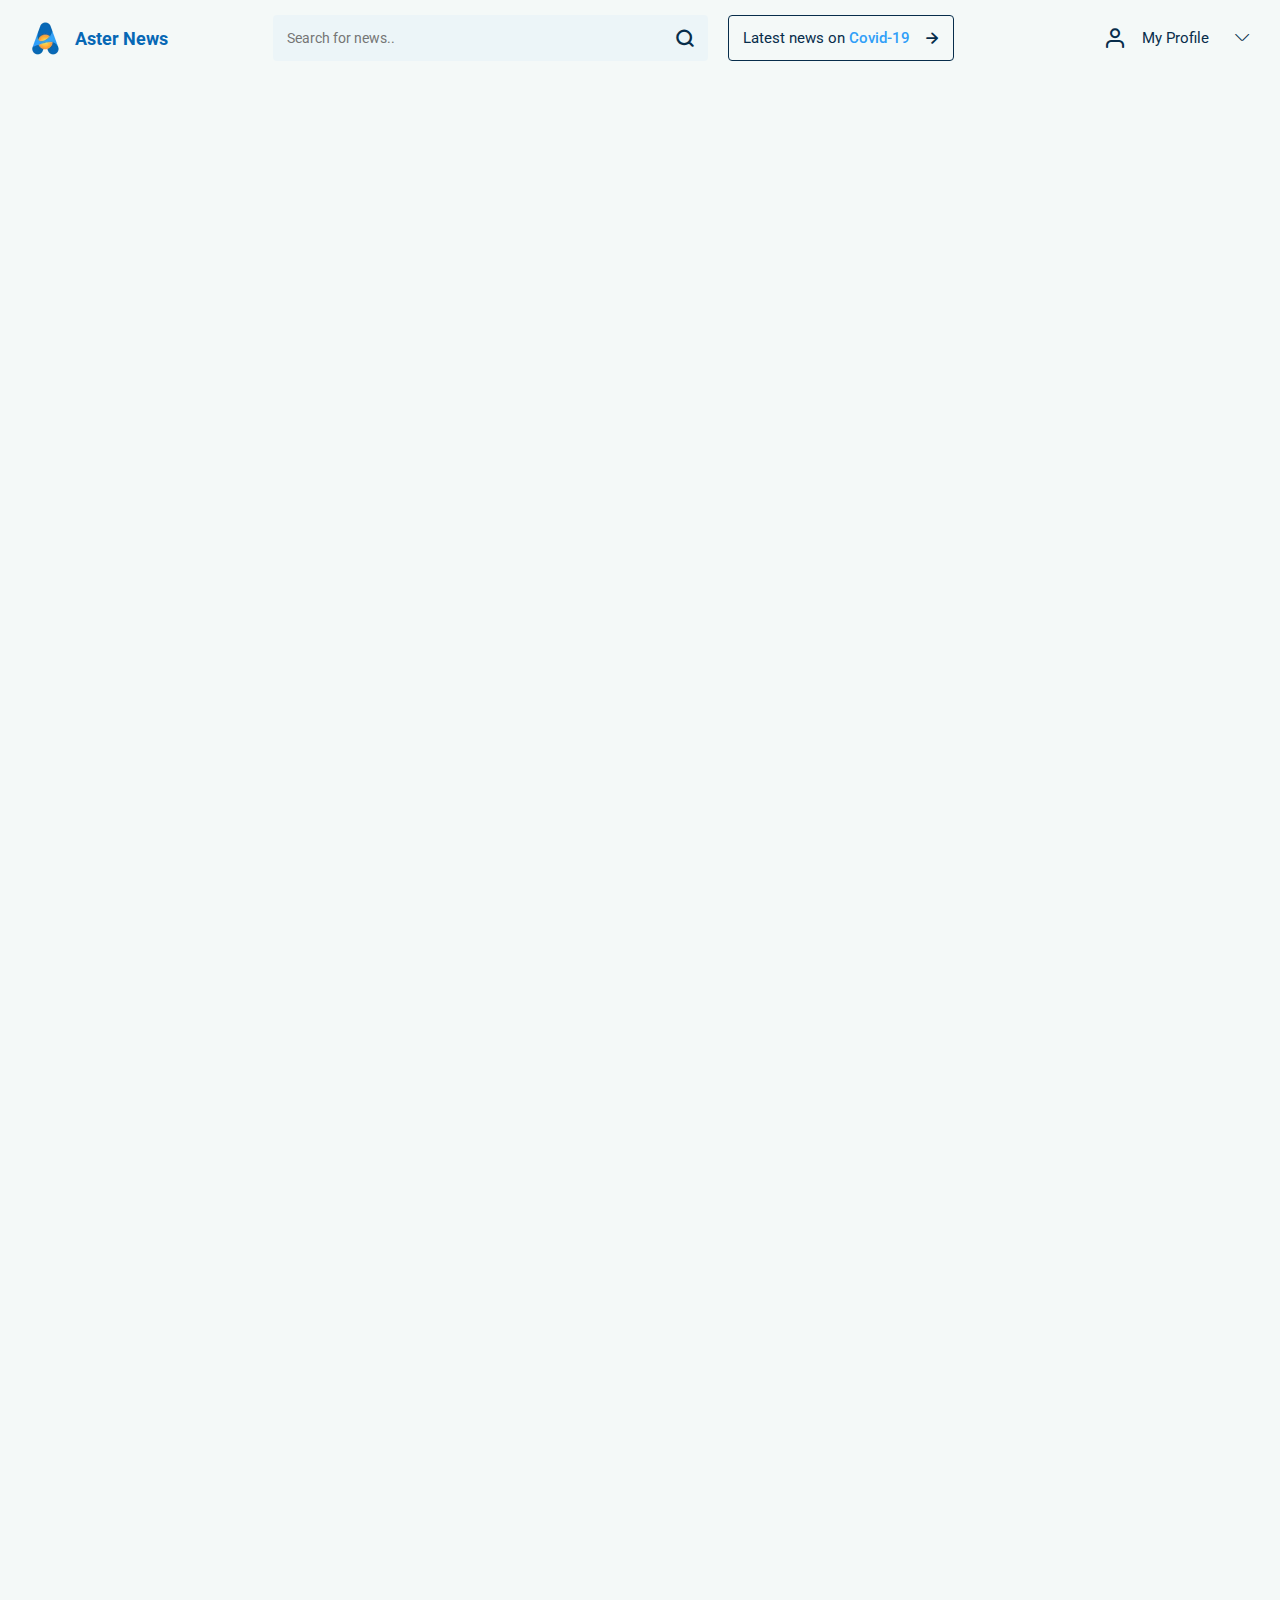
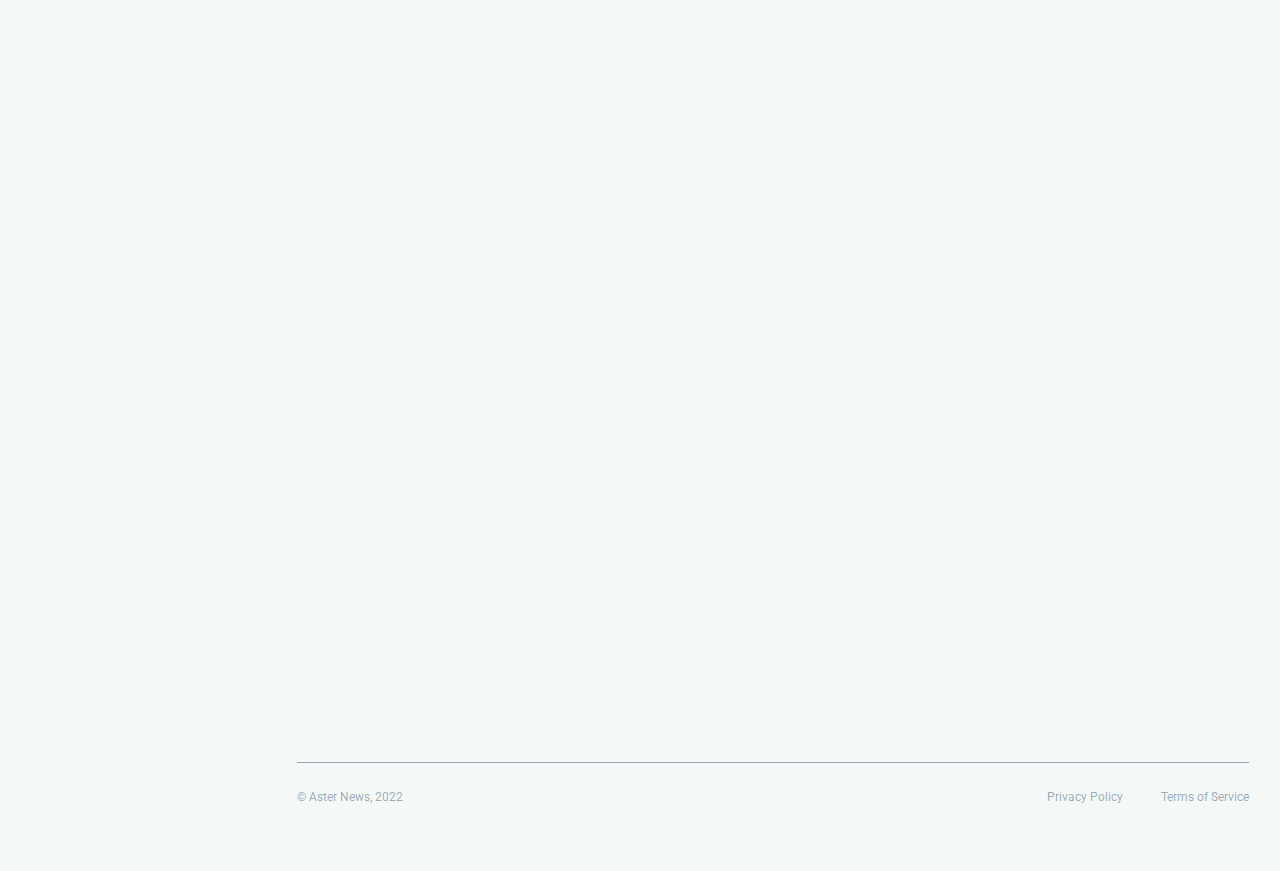
==== home.html @ e25c1943 "Add files via upload" ====
<!DOCTYPE html>
<html lang="ru">

<head>
	<title>HomePage</title>
	<meta charset="UTF-8">
	<meta name="format-detection" content="telephone=no">
	<!-- <style>body{opacity: 0;}</style> -->
	<link rel="stylesheet" href="css/style.min.css?_v=20230727213811">
	<link rel="shortcut icon" href="favicon.ico">
	<!-- <meta name="robots" content="noindex, nofollow"> -->
	<meta name="viewport" content="width=device-width, initial-scale=1.0">
</head>

<body>
	<div class="wrapper">
		<header data-watch class="header">
			<div class="header__container">
				<a href="" class="header__logo"><span>Aster News</spa></a>
				<div class="header__body body-header">
					<form action="#" class="body-header__search search">
						<div class="search__body">
							<input autocomplete="off" type="text" name="form[]" data-error="Ошибка" placeholder="Search for news.." class="search__input input">
							<button type="submit" class="search__button _icon-search"></button>
							<button type="button" class="search__icon _icon-search"></button>
						</div>
					</form>
					<a href="" class="body-header__latest latest-header">
						<div class="latest-header__value">Latest news on <span>Covid-19</span></div>
						<div class="latest-header__arrow _icon-big-arrow"></div>
					</a>
				</div>
				<div class="header__user user-header">
					<div class="user-header__title">
						<a href="" class="user-header__profile _icon-user"><span>My Profile</span></a>
						<button type="button" class="user-header__arrow _icon-user-arrow"></button>
					</div>
					<ul class="user-header__menu menu-user">
						<li class="menu-user__item">
							<a href="" class="menu-user__link">Account</a>
						</li>
						<li class="menu-user__item">
							<a href="" class="menu-user__link">Settings</a>
						</li>
						<li class="menu-user__item">
							<a href="" class="menu-user__link">My news</a>
						</li>
					</ul>
				</div>
				<button type="button" class="icon-menu"><span></span></button>
			</div>
		</header>
		<main class="page">
			<aside class="page__container">
				<aside data-watch data-watch-once class="page__left-side left-side">
					<div data-sticky-item class="left-side__content">
						<div data-da=".header__container,992" class="left-side__menu menu">
							<nav class="menu__body">
								<ul class="menu__list">
									<li class="menu__item menu__item_active"><a href="" class="menu__link _icon-nav-top">Top Stories</a></li>
									<li class="menu__item"><a href="" class="menu__link _icon-nav-world">Around the World</a></li>
									<li class="menu__item"><a href="" class="menu__link _icon-nav-business">Business</a></li>
									<li class="menu__item"><a href="" class="menu__link _icon-nav-health">Health</a></li>
								</ul>
								<ul class="menu__list menu__list_border">
									<li class="menu__item"><a href="" class="menu__link _icon-nav-covid">Covid 19</a></li>
								</ul>
								<ul class="menu__list">
									<li class="menu__item"><a href="" class="menu__link _icon-nav-play">Entertainment</a></li>
									<li class="menu__item"><a href="" class="menu__link _icon-nav-sports">Sports</a></li>
									<li class="menu__item"><a href="" class="menu__link _icon-nav-disc">Discussion</a></li>
									<li class="menu__item"><a href="" class="menu__link _icon-nav-notifi">Notification</a></li>
									<li class="menu__item"><a href="" class="menu__link _icon-nav-settings">News Feed Settings</a></li>
								</ul>
							</nav>
						</div>
						<section data-da=".page__main,992" class="left-side__premium premium">
							<h4 class="premium__title _icon-gift icon-title icon-title_white">Subscribe to Premium</h4>
							<div class="premium__body">
								<div class="premium__price">
									$8<small>/m</small>
								</div>
								<button type="button" class="premium__button button button_dark">Upgrade</button>
							</div>
						</section>
					</div>
				</aside>
				<div class="page__main">
					<div data-watch data-watch-once class="home">
						<section class="home__stories stories-module">
							<h1 class="stories-module__title">Top Stories for you</h1>
							<div class="stories-module__filter filter">
								<button data-type="all" type="button" class="filter__item filter__item_active">All</button>
								<button data-type="android" type="button" class="filter__item">Android</button>
								<button data-type="cricket" type="button" class="filter__item">Cricket</button>
								<button data-type="iphone" type="button" class="filter__item">iPhone</button>
								<button data-type="google" type="button" class="filter__item">Google</button>
								<button data-type="nano-technology" type="button" class="filter__item">Nano Technology</button>
								<button data-type="mental-health" type="button" class="filter__item">Mental Health</button>
								<button type="button" class="filter__item filter__item_more _icon-dotts"></button>
							</div>
							<div class="stories-module__items">
								<article class="stories-module__item item item_big">
									<div class="item__body">
										<h4 class="item__title">
											<a href="#" class="item__link-title">Samsung Galaxy F22 launched in India: Price, features, other details</a>
										</h4>
										<div class="item__text">Samsung Galaxy F22 has been launched in India. The new smartphone has been priced in the mid-range segment. The new smartphone is powered by a MediaTek chipset and features a high refresh rate AMOLED display.</div>
									</div>
									<a href="#" class="item__image-ibg">
										<picture><source srcset="img/stories/sumsung-galaxy.webp" type="image/webp"><img src="img/stories/sumsung-galaxy.jpg" alt="Sumsung Galaxy"></picture>
									</a>
									<div class="item__footer">
										<div class="item__info info-item">
											<a href="" class="info-item__category">Sport Biz</a>
											<div class="info-item__time">42 mins ago</div>
										</div>
										<div class="item__actions actions-item">
											<a href="" class="actions-item__link _icon-share">Share</a>
											<a href="" class="actions-item__link _icon-read">Read Later</a>
										</div>
									</div>
								</article>
								<article class="stories-module__item item">
									<div class="item__body">
										<h4 class="item__title">
											<a href="#" class="item__link-title">Battlegrounds Mobile India iOS release date</a>
										</h4>
										<div class="item__text">The reason behind their disappointment is that iPhone users have been..
										</div>
									</div>
									<a href="#" class="item__image-ibg">
										<picture><source srcset="img/stories/buttle-mobile.webp" type="image/webp"><img src="img/stories/buttle-mobile.jpg" alt="Sumsung Galaxy"></picture>
									</a>
									<div class="item__footer">
										<div class="item__info info-item">
											<a href="" class="info-item__category">Sport Biz</a>
											<div class="info-item__time">42 mins ago</div>
										</div>
										<div class="item__actions actions-item">
											<a href="" class="actions-item__link _icon-share">Share</a>
											<a href="" class="actions-item__link _icon-read">Read Later</a>
										</div>
									</div>
								</article>
								<article class="stories-module__item item">
									<div class="item__body">
										<h4 class="item__title">
											<a href="#" class="item__link-title">Instagram working on ‘Exclusive Stories’ for subscribers</a>
										</h4>
										<div class="item__text">Instagram could be jumping on the paid subscription..</div>
									</div>
									<a href="#" class="item__image-ibg">
										<picture><source srcset="img/stories/instagram.webp" type="image/webp"><img src="img/stories/instagram.jpg" alt="instagram"></picture>
									</a>
									<div class="item__footer">
										<div class="item__info info-item">
											<a href="" class="info-item__category">Sport Biz</a>
											<div class="info-item__time">42 mins ago</div>
										</div>
										<div class="item__actions actions-item">
											<a href="" class="actions-item__link _icon-share">Share</a>
											<a href="" class="actions-item__link _icon-read">Read Later</a>
										</div>
									</div>
								</article>
								<article class="stories-module__item item item_noimage">
									<div class="item__body">
										<h4 class="item__title">
											<a href="#" class="item__link-title">Petrol, diesel prices - July 6: Fuel prices unchanged after touching record high</a>
										</h4>
										<div class="item__text">The price of petrol remained unchanged on July 6 after reaching a new record high on the previous day, according to a price notification by state-owned..</div>
									</div>
									<div class="item__footer">
										<div class="item__info info-item">
											<a href="" class="info-item__category">Sport Biz</a>
											<div class="info-item__time">42 mins ago</div>
										</div>
										<div class="item__actions actions-item">
											<a href="" class="actions-item__link _icon-share">Share</a>
											<a href="" class="actions-item__link _icon-read">Read Later</a>
										</div>
									</div>
								</article>
								<article class="stories-module__item item">
									<div class="item__body">
										<h4 class="item__title">
											<a href="#" class="item__link-title">Android smartphone users alert! Remove these 9 apps now</a>
										</h4>
										<div class="item__text">Stealer trojans were spread as harmless software..</div>
									</div>
									<a href="#" class="item__image-ibg">
										<picture><source srcset="img/stories/android-smart.webp" type="image/webp"><img src="img/stories/android-smart.jpg" alt="android"></picture>
									</a>
									<div class="item__footer">
										<div class="item__info info-item">
											<a href="" class="info-item__category">Sport Biz</a>
											<div class="info-item__time">42 mins ago</div>
										</div>
										<div class="item__actions actions-item">
											<a href="" class="actions-item__link _icon-share">Share</a>
											<a href="" class="actions-item__link _icon-read">Read Later</a>
										</div>
									</div>
								</article>
								<article class="stories-module__item item">
									<div class="item__body">
										<h4 class="item__title">
											<a href="#" class="item__link-title">Android smartphone users alert! Remove these 9 apps now</a>
										</h4>
										<div class="item__text">Stealer trojans were spread as harmless software..</div>
									</div>
									<a href="#" class="item__image-ibg">
										<picture><source srcset="img/stories/install-windows.webp" type="image/webp"><img src="img/stories/install-windows.jpg" alt="android"></picture>
									</a>
									<div class="item__footer">
										<div class="item__info info-item">
											<a href="" class="info-item__category">Sport Biz</a>
											<div class="info-item__time">42 mins ago</div>
										</div>
										<div class="item__actions actions-item">
											<a href="" class="actions-item__link _icon-share">Share</a>
											<a href="" class="actions-item__link _icon-read">Read Later</a>
										</div>
									</div>
								</article>
								<article class="stories-module__item item">
									<div class="item__body">
										<h4 class="item__title">
											<a href="#" class="item__link-title">This charging feature from Android phones may come to iPhone 13</a>
										</h4>
										<div class="item__text">Stealer trojans were spread as harmless software..</div>
									</div>
									<a href="#" class="item__image-ibg">
										<picture><source srcset="img/stories/android-phones.webp" type="image/webp"><img src="img/stories/android-phones.jpg" alt="android"></picture>
									</a>
									<div class="item__footer">
										<div class="item__info info-item">
											<a href="" class="info-item__category">Sport Biz</a>
											<div class="info-item__time">42 mins ago</div>
										</div>
										<div class="item__actions actions-item">
											<a href="" class="actions-item__link _icon-share">Share</a>
											<a href="" class="actions-item__link _icon-read">Read Later</a>
										</div>
									</div>
								</article>
							</div>
						</section>
						<section class="home__creators creators-module">
							<div class="creators-module__header">
								<h2 class="creators-module__title icon-title icon-title_bold _icon-story">Creators you should follow</h2>
								<div class="creators-module__arrows">
									<button type="button" class="creators-module__arrow creators-module__arrow_left _icon-big-arrow"></button>
									<button type="button" class="creators-module__arrow creators-module__arrow_right _icon-big-arrow"></button>
								</div>
							</div>
							<!-- Оболочка слайдера -->
							<div class="creators-module__slider swiper">
								<!-- Двигающееся часть слайдера -->
								<div class="creators-module__wrapper swiper-wrapper">
									<!-- Слайд -->
									<div class="creators-module__slide swiper-slide">
										<div class="slide-creator">
											<div class="slide-creator__body">
												<div class="slide-creator__avatar-ibg">
													<picture><source srcset="img/creators/teylor.webp" type="image/webp"><img src="img/creators/teylor.jpg" alt="Teylor"></picture>
												</div>
												<div class="slide-creator__title">Shan Teylor</div>
												<div class="slide-creator__position">Tech Mint</div>
											</div>
											<a href="" class="slide-creator__link button button_min">Follow</a>
										</div>
									</div>
									<div class="creators-module__slide swiper-slide">
										<div class="slide-creator">
											<div class="slide-creator__body">
												<div class="slide-creator__avatar-ibg">
													<picture><source srcset="img/creators/angela.webp" type="image/webp"><img src="img/creators/angela.jpg" alt="Angela"></picture>
												</div>
												<div class="slide-creator__title">Mary Angela</div>
												<div class="slide-creator__position">Live Mint</div>
											</div>
											<a href="" class="slide-creator__link button button_min">Follow</a>
										</div>
									</div>
									<div class="creators-module__slide swiper-slide">
										<div class="slide-creator">
											<div class="slide-creator__body">
												<div class="slide-creator__avatar-ibg">
													<picture><source srcset="img/creators/cho-chi.webp" type="image/webp"><img src="img/creators/cho-chi.jpg" alt="Kyon"></picture>
												</div>
												<div class="slide-creator__title">Kyon Cho Chi</div>
												<div class="slide-creator__position">Bizz Daily</div>
											</div>
											<a href="" class="slide-creator__link button button_min">Follow</a>
										</div>
									</div>
									<div class="creators-module__slide swiper-slide">
										<div class="slide-creator">
											<div class="slide-creator__body">
												<div class="slide-creator__avatar-ibg">
													<picture><source srcset="img/creators/livingstone.webp" type="image/webp"><img src="img/creators/livingstone.jpg" alt="Livingstone"></picture>
												</div>
												<div class="slide-creator__title">Paul Livingstone</div>
												<div class="slide-creator__position">Sport Biz</div>
											</div>
											<a href="" class="slide-creator__link button button_min">Follow</a>
										</div>
									</div>
									<div class="creators-module__slide swiper-slide">
										<div class="slide-creator">
											<div class="slide-creator__body">
												<div class="slide-creator__avatar-ibg">
													<picture><source srcset="img/creators/jay.webp" type="image/webp"><img src="img/creators/jay.jpg" alt="Sara"></picture>
												</div>
												<div class="slide-creator__title">Sara Jay</div>
												<div class="slide-creator__position">Sport Biz</div>
											</div>
											<a href="" class="slide-creator__link button button_min">Follow</a>
										</div>
									</div>
									<div class="creators-module__slide swiper-slide">
										<div class="slide-creator">
											<div class="slide-creator__body">
												<div class="slide-creator__avatar-ibg">
													<picture><source srcset="img/creators/cho-chi.webp" type="image/webp"><img src="img/creators/cho-chi.jpg" alt="Kyon"></picture>
												</div>
												<div class="slide-creator__title">Kyon Cho Chi</div>
												<div class="slide-creator__position">Bizz Daily</div>
											</div>
											<a href="" class="slide-creator__link button button_min">Follow</a>
										</div>
									</div>
									<div class="creators-module__slide swiper-slide">
										<div class="slide-creator">
											<div class="slide-creator__body">
												<div class="slide-creator__avatar-ibg">
													<picture><source srcset="img/creators/livingstone.webp" type="image/webp"><img src="img/creators/livingstone.jpg" alt="Livingstone"></picture>
												</div>
												<div class="slide-creator__title">Paul Livingstone</div>
												<div class="slide-creator__position">Sport Biz</div>
											</div>
											<a href="" class="slide-creator__link button button_min">Follow</a>
										</div>
									</div>
								</div>
							</div>
						</section>
						<section class="home__news news-module news-module_home">
							<div class="news-module__items">
								<article class="news-module__item item item_noimage">
									<div class="item__body">
										<h4 class="item__title">
											<a href="#" class="item__link-title">Petrol, diesel prices - July 6: Fuel prices unchanged after touching record high</a>
										</h4>
										<div class="item__text">The price of petrol remained unchanged on July 6 after reaching a new record high on the previous day, according to a price notification by state-owned..</div>
									</div>
									<div class="item__footer">
										<div class="item__info info-item">
											<a href="" class="info-item__category">Sport Biz</a>
											<div class="info-item__time">42 mins ago</div>
										</div>
										<div class="item__actions actions-item">
											<a href="" class="actions-item__link _icon-share">Share</a>
											<a href="" class="actions-item__link _icon-read">Read Later</a>
										</div>
									</div>
								</article>
								<article class="news-module__item item">
									<div class="item__body">
										<h4 class="item__title">
											<a href="#" class="item__link-title">Android smartphone users alert! Remove these 9 apps now</a>
										</h4>
										<div class="item__text">Stealer trojans were spread as harmless software..</div>
									</div>
									<a href="#" class="item__image-ibg">
										<picture><source srcset="img/stories/android-smart.webp" type="image/webp"><img src="img/stories/android-smart.jpg" alt="android"></picture>
									</a>
									<div class="item__footer">
										<div class="item__info info-item">
											<a href="" class="info-item__category">Sport Biz</a>
											<div class="info-item__time">42 mins ago</div>
										</div>
										<div class="item__actions actions-item">
											<a href="" class="actions-item__link _icon-share">Share</a>
											<a href="" class="actions-item__link _icon-read">Read Later</a>
										</div>
									</div>
								</article>
								<article class="news-module__item item">
									<div class="item__body">
										<h4 class="item__title">
											<a href="#" class="item__link-title">Android smartphone users alert! Remove these 9 apps now</a>
										</h4>
										<div class="item__text">Stealer trojans were spread as harmless software..</div>
									</div>
									<a href="#" class="item__image-ibg">
										<picture><source srcset="img/stories/install-windows.webp" type="image/webp"><img src="img/stories/install-windows.jpg" alt="android"></picture>
									</a>
									<div class="item__footer">
										<div class="item__info info-item">
											<a href="" class="info-item__category">Sport Biz</a>
											<div class="info-item__time">42 mins ago</div>
										</div>
										<div class="item__actions actions-item">
											<a href="" class="actions-item__link _icon-share">Share</a>
											<a href="" class="actions-item__link _icon-read">Read Later</a>
										</div>
									</div>
								</article>
								<article class="news-module__item item">
									<div class="item__body">
										<h4 class="item__title">
											<a href="#" class="item__link-title">This charging feature from Android phones may come to iPhone 13</a>
										</h4>
										<div class="item__text">Stealer trojans were spread as harmless software..</div>
									</div>
									<a href="#" class="item__image-ibg">
										<picture><source srcset="img/stories/android-phones.webp" type="image/webp"><img src="img/stories/android-phones.jpg" alt="android"></picture>
									</a>
									<div class="item__footer">
										<div class="item__info info-item">
											<a href="" class="info-item__category">Sport Biz</a>
											<div class="info-item__time">42 mins ago</div>
										</div>
										<div class="item__actions actions-item">
											<a href="" class="actions-item__link _icon-share">Share</a>
											<a href="" class="actions-item__link _icon-read">Read Later</a>
										</div>
									</div>
								</article>
							</div>
							<button type="button" class="news-module__buttton button button_dark-border">Show More</button>
						</section>
					</div>
				</div>
				<aside data-watch data-watch-once class="page__right-side right-side">
					<section class="right-side__module weather-module">
						<div class="weather-module__title _icon-crosshair">Coimbatore, Tamil Nadu</div>
						<div class="weather-module__body body-weather-module">
							<div class="body-weather-module__info">
								<h4 class="body-weather-module__status">Sunny</h4>
								<div class="body-weather-module__value">31<sup>o</sup>c</div>
							</div>
							<div class="body-weather-module__icon">
								<img src="img/wether/sun.svg" alt="sun">
							</div>
						</div>
						<div class="weather-module__footer">
							<button type="button" class="weather-module__type weather-module__type_active">Celsius</button>
							<button type="button" class="weather-module__type">Fahrenheit</button>
						</div>
					</section>
					<section class="right-side__module story-writer">
						<h3 class="story-writer__title icon-title _icon-story">Become a Story Writer</h3>
						<div class="story-writer__info">Contribute stories and start earning.</div>
						<button type="button" class="story-writer__button button button_border">Know More</button>
					</section>
					<section class="right-side__module quick-bytes">
						<div class="quick-bytes__header">
							<h4 class="quick-bytes__title icon-title _icon-doc">Quick Bytes</h4>
							<div class="quick-bytes__arrows">
								<button type="button" class="quick-bytes__arrow quick-bytes__arrow_left _icon-slider-arrow"></button>
								<button type="button" class="quick-bytes__arrow quick-bytes__arrow_right _icon-slider-arrow"></button>
							</div>
						</div>
						<div class="quick-bytes__slider swiper">
							<div class="quick-bytes__wrapper swiper-wrapper">
								<div class="quick-bytes__slide swiper-slide">
									<p>The price of petrol remained unchanged on July 6 after reaching a new record high on the previous day, according to a price notification by state-owned fuel retailers. The diesel price remained stable for the second consecutive day.</p>
									<p>The increase on July 5, 35th in two months, took the petrol price in Delhi closer to Rs 100 per litre-mark. The petrol price in the national capital soared to Rs 99.9 a litre and diesel was priced at Rs 89.4 per litre, according to Bharat Petroleum's price listing.</p>
								</div>
								<div class="quick-bytes__slide swiper-slide">
									<p>The price of petrol remained unchanged on July 6 after reaching a new record high on the previous day, according to a price notification by state-owned fuel retailers. The diesel price remained stable for the second consecutive day.</p>
								</div>
								<div class="quick-bytes__slide swiper-slide">
									<p>The price of petrol remained unchanged on July 6 after reaching a new record high on the previous day, according to a price notification by state-owned fuel retailers. The diesel price remained stable for the second consecutive day.</p>
									<p>The increase on July 5, 35th in two months, took the petrol price in Delhi closer to Rs 100 per litre-mark. The petrol price in the national capital soared to Rs 99.9 a litre and diesel was priced at Rs 89.4 per litre, according to Bharat Petroleum's price listing.</p>
								</div>
								<div class="quick-bytes__slide swiper-slide">
									<p>The price of petrol remained unchanged on July 6 after reaching a new record high on the previous day, according to a price notification by state-owned fuel retailers. The diesel price remained stable for the second consecutive day.</p>
								</div>
							</div>
							<div class="quick-bytes__dotts"></div>
					</section>
					</section>
					<section class="right-side__module subscribe-module">
						<h4 class="subscribe-module__title icon-title">Subscribe to our newsletter</h4>
						<form action="#" class="subscribe-module__form">
							<div class="subscribe-module__line">
								<input autocomplete="off" type="text" name="form[]" data-error="Error (Enter Email)" data-required="email" placeholder="Enter Email" class="subscribe-module__input">
							</div>
							<button type="submit" class="subscribe-module__button button _fw">Subscribe</button>
						</form>
					</section>
				</aside>
		</main>
		<footer class="footer">
			<div class="footer__container">
				<div class="footer__body">
					<div class="footer__copy">© Aster News, 2022</div>
					<div class="footer__menu menu-footer">
						<a href="" class="menu-footer__link">Privacy Policy</a>
						<a href="" class="menu-footer__link">Terms of Service</a>
					</div>
				</div>
			</div>
		</footer>
	</div>
	<!-- <div id="popup" aria-hidden="true" class="popup">
	<div class="popup__wrapper">
		<div class="popup__content">
			<button data-close type="button" class="popup__close">Закрыть</button>
			<div class="popup__text">
				Text
			</div>
		</div>
	</div>
</div> -->
	<script src="js/app.min.js?_v=20230727213811"></script>
</body>

</html>
---- css/style.min.css ----
@charset "UTF-8";@import url(https://fonts.googleapis.com/css?family=Roboto:regular,500,700&display=swap);@font-face{font-family:icons;font-display:swap;src:url(../fonts/icons.woff2) format("woff2"),url(../fonts/icons.woff) format("woff");font-weight:400;font-style:normal}.comments__caption::after,[class*=_icon-]:before{font-family:icons;font-style:normal;font-weight:400;font-variant:normal;text-transform:none;line-height:1;-webkit-font-smoothing:antialiased;-moz-osx-font-smoothing:grayscale}[class*=_icon-]:before{display:block}._icon-nav-disc:before{content:"\e900"}._icon-big-arrow:before{content:"\e901"}._icon-crosshair:before{content:"\e902"}._icon-delete:before{content:"\e903"}._icon-doc:before{content:"\e904"}._icon-gift:before{content:"\e905"}._icon-like-dislike:before{content:"\e906"}._icon-nav-business:before{content:"\e907"}._icon-nav-covid:before{content:"\e908"}._icon-nav-health:before{content:"\e909"}._icon-nav-notifi:before{content:"\e90a"}._icon-nav-play:before{content:"\e90b"}._icon-nav-settings:before{content:"\e90c"}._icon-nav-sports:before{content:"\e90d"}._icon-nav-top:before{content:"\e90e"}._icon-nav-world:before{content:"\e90f"}._icon-read:before{content:"\e910"}._icon-search:before{content:"\e911"}._icon-share:before{content:"\e912"}._icon-slider-arrow:before{content:"\e913"}._icon-story:before{content:"\e914"}._icon-user:before{content:"\e915"}._icon-user-arrow:before{content:"\e916"}._icon-dotts:before{content:"\e917"}*{padding:0;margin:0;border:0}*,:after,:before{-webkit-box-sizing:border-box;box-sizing:border-box}body,html{height:100%;min-width:320px}body{color:#072d4b;line-height:1;font-family:Roboto;font-size:1.0625rem;-ms-text-size-adjust:100%;-moz-text-size-adjust:100%;-webkit-text-size-adjust:100%;-webkit-font-smoothing:antialiased;-moz-osx-font-smoothing:grayscale}button,input,textarea{font-family:Roboto;font-size:inherit}button{cursor:pointer;color:inherit;background-color:inherit}a{color:inherit}a:link,a:visited{text-decoration:none}a:hover{text-decoration:none}ul li{list-style:none}img{vertical-align:top}h1,h2,h3,h4,h5,h6{font-weight:inherit;font-size:inherit}body{background:#f4f9f8}.lock body{overflow:hidden;-ms-touch-action:none;touch-action:none}.wrapper{min-height:100%;display:-webkit-box;display:-ms-flexbox;display:flex;-webkit-box-orient:vertical;-webkit-box-direction:normal;-ms-flex-direction:column;flex-direction:column;overflow:hidden}.wrapper>main{-webkit-box-flex:1;-ms-flex:1 1 auto;flex:1 1 auto}.wrapper>*{min-width:0}@supports (padding-left:clamp(0.9375rem ,0.5982142857rem + 1.6964285714vw ,2.125rem)){[class*=__container]{padding-left:clamp(.9375rem ,.5982142857rem + 1.6964285714vw ,2.125rem)}}@supports not (padding-left:clamp(0.9375rem ,0.5982142857rem + 1.6964285714vw ,2.125rem)){[class*=__container]{padding-left:calc(.9375rem + 1.1875 * (100vw - 20rem)/ 70)}}@supports (padding-right:clamp(0.9375rem ,0.5982142857rem + 1.6964285714vw ,2.125rem)){[class*=__container]{padding-right:clamp(.9375rem ,.5982142857rem + 1.6964285714vw ,2.125rem)}}@supports not (padding-right:clamp(0.9375rem ,0.5982142857rem + 1.6964285714vw ,2.125rem)){[class*=__container]{padding-right:calc(.9375rem + 1.1875 * (100vw - 20rem)/ 70)}}.button{padding:.625rem 1.5625rem;background-color:#2f9ff8;border-radius:4px;font-size:.9375rem;text-align:center;line-height:1.2;color:#fff;-webkit-transition:background-color .3s ease 0s,color .3s ease 0s;-o-transition:background-color .3s ease 0s,color .3s ease 0s;transition:background-color .3s ease 0s,color .3s ease 0s}.button_min{padding:.4375rem 1.25rem}.button_border{background-color:transparent;border:1px solid #2f9ff8;padding:.5625rem 1.25rem;color:#2f9ff8}.button_dark{background-color:#0768b5}.button_dark-border{background-color:transparent;border:1px solid #072d4b;color:#072d4b}.button._fw{width:100%}[class*=-ibg]{position:relative}[class*=-ibg] img{position:absolute;width:100%;height:100%;top:0;left:0;-o-object-fit:cover;object-fit:cover}[class*=-ibg_contain] img{-o-object-fit:contain;object-fit:contain}[class*=__text]{color:rgba(7,46,75,.6)}.common__item{margin:0 0 20px 0}.page{padding-top:.5rem}@supports (padding-bottom:clamp(1.875rem ,0.9821428571rem + 4.4642857143vw ,5rem)){.page{padding-bottom:clamp(1.875rem ,.9821428571rem + 4.4642857143vw ,5rem)}}@supports not (padding-bottom:clamp(1.875rem ,0.9821428571rem + 4.4642857143vw ,5rem)){.page{padding-bottom:calc(1.875rem + 3.125 * (100vw - 20rem)/ 70)}}.page__container{display:-ms-grid;display:grid;-ms-grid-columns:minmax(14.125rem,16.472303207%) 1fr 20.7725947522%;grid-template-columns:minmax(14.125rem,16.472303207%) 1fr 20.7725947522%}@supports (gap:clamp(0.625rem ,0.0000000625rem + 3.125vw ,2.8125rem)){.page__container{gap:clamp(.625rem ,.0000000625rem + 3.125vw ,2.8125rem)}}@supports not (gap:clamp(0.625rem ,0.0000000625rem + 3.125vw ,2.8125rem)){.page__container{gap:calc(.625rem + 2.1875 * (100vw - 20rem)/ 70)}}.page__left-side{min-width:0;padding-bottom:1.1875rem}.page__main{min-width:0}.page__right-side{min-width:0}.left-side{opacity:0;visibility:hidden;-webkit-transform:scale(0);-ms-transform:scale(0);transform:scale(0);-webkit-transition:all .5s;-o-transition:all .5s;transition:all .5s}.left-side._watcher-view{opacity:1;visibility:visible;-webkit-transform:scale(1);-ms-transform:scale(1);transform:scale(1)}.left-side__menu:not(:last-child){margin-bottom:6.6875rem}.menu__list_border{margin:1.3125rem 0;padding:.3125rem 0;border-bottom:1px solid rgba(7,46,75,.6);border-top:1px solid rgba(7,46,75,.6)}.menu__item{position:relative}.menu__item_active::before{content:"";position:absolute;top:0;right:0;height:100%;width:200%;background:rgba(47,159,248,.1);border-radius:0 2.3125rem 2.3125rem 0}.menu__item_active .menu__link{color:#2f9ff8;font-weight:700}.menu__item_active .menu__link::after{opacity:1}.menu__item:not(:last-child){margin-bottom:.1875rem}.menu__link{min-height:3.125rem;position:relative;display:-webkit-box;display:-ms-flexbox;display:flex;-webkit-box-align:center;-ms-flex-align:center;align-items:center;font-size:.9375rem;line-height:1.2;-webkit-transition:all .3s ease 0s;-o-transition:all .3s ease 0s;transition:all .3s ease 0s;padding:.3125rem 1.25rem .3125rem 0}.menu__link::before{-webkit-box-flex:0;-ms-flex:0 0 1.5rem;flex:0 0 1.5rem;width:1.5rem;display:-webkit-box;display:-ms-flexbox;display:flex;-webkit-box-pack:center;-ms-flex-pack:center;justify-content:center;-webkit-box-align:center;-ms-flex-align:center;align-items:center;font-size:1.375rem;margin:0 1.375rem 0 0}.menu__link::after{content:"";opacity:0;width:.375rem;height:.375rem;position:absolute;border-radius:50%;top:50%;-webkit-transform:translate(-50%,-50%);-ms-transform:translate(-50%,-50%);transform:translate(-50%,-50%);background-color:#2f9ff8}@supports (left:clamp(-1.09375rem ,-0.25rem + -0.9375vw ,-0.4375rem)){.menu__link::after{left:clamp(-1.09375rem ,-.25rem + -.9375vw ,-.4375rem)}}@supports not (left:clamp(-1.09375rem ,-0.25rem + -0.9375vw ,-0.4375rem)){.menu__link::after{left:calc(-.4375rem + -.65625 * (100vw - 20rem)/ 70)}}.premium{padding:1.25rem;background-color:#2f9ff8;border-radius:.25rem;color:#fff}.premium__title:not(:last-child){margin-bottom:.6875rem}.premium__body{display:-webkit-box;display:-ms-flexbox;display:flex;-ms-flex-wrap:wrap;flex-wrap:wrap;-webkit-box-align:center;-ms-flex-align:center;align-items:center;-webkit-column-gap:1.25rem;-moz-column-gap:1.25rem;column-gap:1.25rem;row-gap:.625rem}.premium__price{padding:0 1.375rem 0 0;font-size:1.875rem;font-weight:700}.premium__price small{font-weight:400;font-size:.9375rem}.premium__button{-webkit-box-flex:1;-ms-flex:1 1 auto;flex:1 1 auto}.item{background-color:#fff;-webkit-box-shadow:0 2px 20px rgba(0,0,0,.04);box-shadow:0 2px 20px rgba(0,0,0,.04);border-radius:4px;display:-ms-grid;display:grid;row-gap:.625rem;-webkit-box-align:start;-ms-flex-align:start;align-items:start;-ms-grid-columns:1fr minmax(8.125rem,23.2876712329%);grid-template-columns:1fr minmax(8.125rem,23.2876712329%);-webkit-column-gap:1.0625rem;-moz-column-gap:1.0625rem;column-gap:1.0625rem;padding:1.0625rem 1.0625rem 1.0625rem 1.5rem}.item_noimage{-ms-grid-columns:1fr;grid-template-columns:1fr}.item__title{font-weight:500;font-size:1.0625rem;line-height:1.1764705882}.item__title:not(:last-child){margin-bottom:.625em}.item__text{font-size:.875rem;line-height:1.5714285714;display:-webkit-box;-webkit-box-orient:vertical;-webkit-line-clamp:3;overflow:hidden}.item__image-ibg{min-height:8.125rem;padding:0 0 76.4705882353% 0;border-radius:.25rem;overflow:hidden;display:inline-block}.item__footer{display:-ms-grid;display:grid;-ms-grid-row-align:end;align-self:end;row-gap:.5rem}.info-item{padding:0 .625rem 0 0;display:-webkit-box;display:-ms-flexbox;display:flex;-webkit-box-align:center;-ms-flex-align:center;align-items:center;-webkit-column-gap:1.25rem;-moz-column-gap:1.25rem;column-gap:1.25rem;row-gap:.3125rem;color:rgba(7,46,75,.4);font-size:.75rem;line-height:1.25}.info-item__category{color:inherit;position:relative}.info-item__category:not(:last-child)::before{content:"";width:.125rem;height:.125rem;border-radius:50%;background:#2f9ff8;opacity:.4;position:absolute;top:50%;-webkit-transform:translate(50%,-50%);-ms-transform:translate(50%,-50%);transform:translate(50%,-50%);right:-.625rem}.actions-item{display:-webkit-box;display:-ms-flexbox;display:flex;-webkit-column-gap:1.5625rem;-moz-column-gap:1.5625rem;column-gap:1.5625rem;row-gap:.3125rem;-ms-flex-wrap:wrap;flex-wrap:wrap}.actions-item__link{display:-webkit-inline-box;display:-ms-inline-flexbox;display:inline-flex;-webkit-box-align:center;-ms-flex-align:center;align-items:center;-webkit-column-gap:.625rem;-moz-column-gap:.625rem;column-gap:.625rem;row-gap:.3125rem;color:#0768b5;font-size:.75rem;line-height:1.25;-webkit-transition:color .3s ease 0s;-o-transition:color .3s ease 0s;transition:color .3s ease 0s}.actions-item__link::before{font-size:1rem}.icon-title{font-size:.9375rem;display:-webkit-inline-box;display:-ms-inline-flexbox;display:inline-flex;-webkit-box-align:center;-ms-flex-align:center;align-items:center;line-height:1.2}.icon-title_bold{font-weight:700}.icon-title::before{font-size:1.375rem;margin:0 .5909090909em 0 0}.right-side{opacity:0;visibility:hidden;-webkit-transform:scale(0);-ms-transform:scale(0);transform:scale(0);-webkit-transition:all .5s;-o-transition:all .5s;transition:all .5s;display:-ms-grid;display:grid;gap:.9375rem;-ms-flex-line-pack:start;align-content:start}.right-side._watcher-view{opacity:1;visibility:visible;-webkit-transform:scale(1);-ms-transform:scale(1);transform:scale(1)}.right-side__module{background-color:#fff;-webkit-box-shadow:0 .125rem 1.25rem rgba(0,0,0,.04);box-shadow:0 .125rem 1.25rem rgba(0,0,0,.04);border-radius:.25rem;padding:.9375rem;min-width:0}.weather-module{display:-ms-grid;display:grid;gap:.9375rem}.weather-module__title{display:-webkit-box;display:-ms-flexbox;display:flex;-webkit-box-orient:horizontal;-webkit-box-direction:reverse;-ms-flex-direction:row-reverse;flex-direction:row-reverse;-webkit-box-pack:justify;-ms-flex-pack:justify;justify-content:space-between;font-size:.9375rem;line-height:1.2;border-bottom:.2px solid rgba(7,46,75,.4);padding-bottom:.5625rem}.weather-module__footer{display:-webkit-box;display:-ms-flexbox;display:flex;gap:1.4375rem}.weather-module__type{font-size:.75rem;line-height:1.1666666667;color:rgba(7,46,75,.6)}.weather-module__type_active{color:#072d4b}.body-weather-module{display:-webkit-box;display:-ms-flexbox;display:flex}.body-weather-module__info{-webkit-box-flex:1;-ms-flex:1 1 auto;flex:1 1 auto}.body-weather-module__status{font-size:.9375rem;line-height:1.2}.body-weather-module__status:not(:last-child){margin-bottom:.4375rem}.body-weather-module__value{font-weight:700;font-size:1.625rem;line-height:1.1538461538}.body-weather-module__value sup{font-size:.75rem}.story-writer{display:-ms-grid;display:grid;-ms-flex-line-pack:start;align-content:start;-ms-grid-columns:1fr auto;grid-template-columns:1fr auto;gap:.5625rem}.story-writer__title{-ms-grid-column-span:2;grid-column:span 2}.story-writer__info{color:rgba(7,46,75,.6);font-size:.75rem;line-height:1.5}.quick-bytes__header{display:-webkit-box;display:-ms-flexbox;display:flex;-webkit-box-pack:justify;-ms-flex-pack:justify;justify-content:space-between;font-size:.9375rem;line-height:1.2;border-bottom:.2px solid rgba(7,46,75,.4);padding-bottom:.5625rem}.quick-bytes__header:not(:last-child){margin-bottom:.8125rem}.quick-bytes__arrows{display:-webkit-box;display:-ms-flexbox;display:flex;gap:.625rem}.quick-bytes__arrow{background:#2f9ff8;-webkit-box-flex:0;-ms-flex:0 0 24px;flex:0 0 24px;height:1.5rem;width:1.5rem;border-radius:50%;display:-webkit-box;display:-ms-flexbox;display:flex;-webkit-box-pack:center;-ms-flex-pack:center;justify-content:center;-webkit-box-align:center;-ms-flex-align:center;align-items:center;color:#fff}.quick-bytes__arrow::before{font-size:.625rem;-webkit-transform:translate(.0625rem,0);-ms-transform:translate(.0625rem,0);transform:translate(.0625rem,0)}.quick-bytes__arrow_left{-webkit-transform:rotate(-180deg);-ms-transform:rotate(-180deg);transform:rotate(-180deg)}.quick-bytes__arrow.swiper-button-disabled{opacity:.2;cursor:default}.quick-bytes__slide{font-size:.75rem;line-height:1.6666666667;color:rgba(7,46,75,.6)}.quick-bytes__slide p:not(:last-child){margin-bottom:.9375rem}.quick-bytes__dotts{display:-webkit-box;display:-ms-flexbox;display:flex;gap:.5rem;-webkit-box-pack:center;-ms-flex-pack:center;justify-content:center;-webkit-box-align:center;-ms-flex-align:center;align-items:center;min-height:.25rem;padding-top:.9375rem}.quick-bytes__dotts .swiper-pagination-bullet{width:.125rem;height:.125rem;border-radius:50%;-webkit-transition:all .3s ease 0s;-o-transition:all .3s ease 0s;transition:all .3s ease 0s;background:rgba(7,46,75,.2)}.quick-bytes__dotts .swiper-pagination-bullet-active{width:.25rem;height:.25rem;background:#2f9ff8}.subscribe-module__title:not(:last-child){margin-bottom:.75rem}.subscribe-module__line:not(:last-child){margin-bottom:1rem}.subscribe-module__line .form__error{font-size:.625rem;color:red;margin-top:.125rem}.subscribe-module__input{background:#f4f9f8;border:1px solid rgba(7,46,75,.2);-webkit-box-sizing:border-box;box-sizing:border-box;border-radius:.25rem;height:2.375rem;padding:0 .875rem;font-size:.9375rem;width:100%;color:rgba(7,46,75,.6)}.subscribe-module__input:focus{color:#072d4b}.subscribe-module__input._form-error{border:1px solid red}.news-module_home{display:-ms-grid;display:grid;justify-items:center;gap:2.75rem}.news-module__title{font-weight:700;font-size:.9375rem;line-height:.8333333333}.news-module__title:not(:last-child){margin-bottom:.875rem}.news-module__items{display:-ms-grid;display:grid;-ms-grid-columns:(1fr)[2];grid-template-columns:repeat(2,1fr)}@supports (gap:clamp(0.625rem ,0.5178571429rem + 0.5357142857vw ,1rem)){.news-module__items{gap:clamp(.625rem ,.5178571429rem + .5357142857vw ,1rem)}}@supports not (gap:clamp(0.625rem ,0.5178571429rem + 0.5357142857vw ,1rem)){.news-module__items{gap:calc(.625rem + .375 * (100vw - 20rem)/ 70)}}.subscribe-news{background:#ffe8c5;border-radius:.25rem;padding:.9375rem 1.5625rem;display:-webkit-box;display:-ms-flexbox;display:flex;-webkit-box-align:center;-ms-flex-align:center;align-items:center}.subscribe-news__content{-webkit-box-flex:1;-ms-flex:1 1 auto;flex:1 1 auto;padding-top:1.25rem}.subscribe-news__title{font-weight:700;font-size:.9375rem;line-height:1.2}.subscribe-news__title:not(:last-child){margin-bottom:.8125rem}.subscribe-news__form{display:-webkit-box;display:-ms-flexbox;display:flex;-ms-flex-wrap:wrap;flex-wrap:wrap;padding-bottom:1.25rem;position:relative}.subscribe-news__form .form__error{position:absolute;left:0;bottom:0;-webkit-box-flex:1;-ms-flex:1 1 100%;flex:1 1 100%;margin-top:.3125rem;font-size:.75rem;color:red}.subscribe-news__input{background:#fff5e6;border-radius:.25rem;height:2.375rem;padding:0 .8125rem;-webkit-box-flex:0;-ms-flex:0 0 60%;flex:0 0 60%;color:rgba(7,46,75,.3)}.subscribe-news__input:focus{color:#072d4b}.subscribe-news__button{margin-left:.8125rem}.header{opacity:0;visibility:hidden;-webkit-transform:translate(0,-100%);-ms-transform:translate(0,-100%);transform:translate(0,-100%);-webkit-transition:all .5s;-o-transition:all .5s;transition:all .5s;position:relative;z-index:50;padding:.9375rem 0}.header._watcher-view{opacity:1;visibility:visible;-webkit-transform:translate(0,0);-ms-transform:translate(0,0);transform:translate(0,0)}.header__container{display:-ms-grid;display:grid;min-height:2.875rem;-webkit-box-align:center;-ms-flex-align:center;align-items:center;-ms-grid-columns:16.472303207% 1fr 20.7725947522%;grid-template-columns:16.472303207% 1fr 20.7725947522%}@supports (gap:clamp(1.25rem ,0.8035714286rem + 2.2321428571vw ,2.8125rem)){.header__container{gap:clamp(1.25rem ,.8035714286rem + 2.2321428571vw ,2.8125rem)}}@supports not (gap:clamp(1.25rem ,0.8035714286rem + 2.2321428571vw ,2.8125rem)){.header__container{gap:calc(1.25rem + 1.5625 * (100vw - 20rem)/ 70)}}.no-webp .header__logo{background:url(../img/logo.png) left/1.8125rem no-repeat}.header__logo{position:relative;z-index:5;-ms-grid-column-align:start;justify-self:start;white-space:nowrap;color:#0768b5;font-weight:700;font-size:1.125rem;line-height:2.1875rem;padding:0 0 0 2.75rem;min-width:1.8125rem}.header__user{position:relative;z-index:5;-ms-grid-column-align:end;justify-self:end}.body-header{display:-ms-grid;display:grid;-ms-grid-columns:1fr 33.2036316472%;grid-template-columns:1fr 33.2036316472%;gap:1.25rem}.search{position:relative;z-index:5;height:2.875rem}.search.search__open{position:absolute;top:0;left:0;width:100%;height:100%;display:-webkit-box;display:-ms-flexbox;display:flex;-webkit-box-align:center;-ms-flex-align:center;align-items:center;padding:0 .625rem;z-index:8}.search__body{-webkit-box-flex:1;-ms-flex:1 1 auto;flex:1 1 auto;background:#ecf5f8;height:2.875rem;border-radius:.25rem;position:relative}.search__open .search__body{background:#ecf5f8}.search__input{height:100%;background-color:transparent;width:100%;padding:0 2.875rem 0 .875rem;color:rgba(7,45,75,.3);font-size:.875rem}.search__input:focus{color:#072d4b}.search__open .search__input{display:block}.search__button,.search__icon{display:none;width:2.875rem;height:2.875rem;position:absolute;top:0;right:0;font-size:1.125rem;background-color:transparent}.search__open .search__button{display:block}.search__open .search__icon{display:none}.latest-header{position:relative;z-index:5;background:#f4f9f8;border:.2px solid #072d4b;border-radius:4px;display:-webkit-box;display:-ms-flexbox;display:flex;-webkit-box-align:center;-ms-flex-align:center;align-items:center;padding:.1875rem .875rem;font-size:.9375rem}.latest-header__value{white-space:nowrap;-o-text-overflow:ellipsis;text-overflow:ellipsis;-webkit-box-flex:1;-ms-flex:1 1 auto;flex:1 1 auto;overflow:hidden;padding-right:.3125rem;line-height:1.2}.latest-header__value span{color:#2f9ff8;font-weight:500}.latest-header__arrow{-webkit-box-flex:0;-ms-flex:0 0 .8125rem;flex:0 0 .8125rem;font-size:.8125rem}.user-header{position:relative}.user-header__title{display:-webkit-box;display:-ms-flexbox;display:flex}.user-header__profile{display:-webkit-box;display:-ms-flexbox;display:flex;-webkit-box-align:center;-ms-flex-align:center;align-items:center;-webkit-box-flex:1;-ms-flex:1 1 auto;flex:1 1 auto;font-size:.9375rem;line-height:1.2}@supports (padding-right:clamp(0.625rem ,-2.8348214286rem + 5.5803571429vw ,2.1875rem)){.user-header__profile{padding-right:clamp(.625rem ,-2.8348214286rem + 5.5803571429vw ,2.1875rem)}}@supports not (padding-right:clamp(0.625rem ,-2.8348214286rem + 5.5803571429vw ,2.1875rem)){.user-header__profile{padding-right:calc(.625rem + 1.5625 * (100vw - 62rem)/ 28)}}.user-header__profile span{padding-left:1rem}.user-header__profile::before{font-size:1.25rem;width:1.25rem;-webkit-box-flex:0;-ms-flex:0 0 1.25rem;flex:0 0 1.25rem}.user-header__arrow{-webkit-transition:-webkit-transform .3s ease 0s;transition:-webkit-transform .3s ease 0s;-o-transition:transform .3s ease 0s;transition:transform .3s ease 0s;transition:transform .3s ease 0s,-webkit-transform .3s ease 0s;font-size:.5rem}.user-header_open .user-header__arrow{-webkit-transform:rotate(-180deg);-ms-transform:rotate(-180deg);transform:rotate(-180deg)}.user-header__menu{position:absolute;right:0;top:100%}.menu-user{-webkit-box-shadow:0 2px 20px rgba(0,0,0,.04);box-shadow:0 2px 20px rgba(0,0,0,.04);padding:.9375rem;display:-ms-grid;display:grid;gap:.625rem;background-color:#fff;min-width:9.375rem;border-radius:.25rem;-webkit-transform:translate(0,0);-ms-transform:translate(0,0);transform:translate(0,0);opacity:0;visibility:hidden;-webkit-transition:all .3s ease 0s;-o-transition:all .3s ease 0s;transition:all .3s ease 0s}.user-header_open .menu-user{-webkit-transform:translate(0,.3125rem);-ms-transform:translate(0,.3125rem);transform:translate(0,.3125rem);opacity:1;visibility:visible}.icon-menu{display:none}.footer__container{display:-ms-grid;display:grid;-ms-grid-columns:minmax(14.125rem,16.472303207%) 1fr 20.7725947522%;grid-template-columns:minmax(14.125rem,16.472303207%) 1fr 20.7725947522%}@supports (gap:clamp(0.625rem ,0.0000000625rem + 3.125vw ,2.8125rem)){.footer__container{gap:clamp(.625rem ,.0000000625rem + 3.125vw ,2.8125rem)}}@supports not (gap:clamp(0.625rem ,0.0000000625rem + 3.125vw ,2.8125rem)){.footer__container{gap:calc(.625rem + 2.1875 * (100vw - 20rem)/ 70)}}.footer__container::after,.footer__container::before{content:""}.footer__body{border-top:.1px solid rgba(7,46,75,.4);padding:1.4375rem 0;font-size:.75rem;line-height:1.8333333333;display:-webkit-box;display:-ms-flexbox;display:flex;-webkit-box-pack:justify;-ms-flex-pack:justify;justify-content:space-between;color:rgba(7,46,75,.4)}.menu-footer{display:-webkit-box;display:-ms-flexbox;display:flex;gap:2.375rem}.home{opacity:0;visibility:hidden;-webkit-transform:scale(0);-ms-transform:scale(0);transform:scale(0);-webkit-transition:all .5s;-o-transition:all .5s;transition:all .5s}.home._watcher-view{opacity:1;visibility:visible;-webkit-transform:scale(1);-ms-transform:scale(1);transform:scale(1)}.home__stories:not(:last-child){margin-bottom:2.5rem}.home__creators:not(:last-child){margin-bottom:2rem}.home__news:not(:last-child){margin-bottom:2.5rem}.stories-module{padding:1rem 0 0 0}.stories-module__title{font-weight:700;font-size:1.25rem;line-height:1.15}.stories-module__title:not(:last-child){margin-bottom:1.375rem}.stories-module__filter:not(:last-child){margin-bottom:1.125rem}.stories-module__items{display:-ms-grid;display:grid;-ms-grid-columns:(1fr)[2];grid-template-columns:repeat(2,1fr)}@supports (gap:clamp(0.625rem ,0.5178571429rem + 0.5357142857vw ,1rem)){.stories-module__items{gap:clamp(.625rem ,.5178571429rem + .5357142857vw ,1rem)}}@supports not (gap:clamp(0.625rem ,0.5178571429rem + 0.5357142857vw ,1rem)){.stories-module__items{gap:calc(.625rem + .375 * (100vw - 20rem)/ 70)}}.filter{display:-webkit-inline-box;display:-ms-inline-flexbox;display:inline-flex;-ms-flex-wrap:wrap;flex-wrap:wrap}.filter__item{background:#fff;font-size:.9375rem;line-height:1.2;padding:.375rem 1rem;-webkit-box-shadow:0 .125rem 1.25rem rgba(0,0,0,.04);box-shadow:0 .125rem 1.25rem rgba(0,0,0,.04);border-radius:1.25rem;-webkit-transition:all .3s ease 0s;-o-transition:all .3s ease 0s;transition:all .3s ease 0s;margin-bottom:.625rem}.filter__item:not(:last-child){margin-right:.625rem}.filter__item_active{color:#fff;background:#2f9ff8}.filter__item_more{-webkit-box-shadow:none;box-shadow:none;background-color:transparent;padding:0 .25rem;font-size:.375rem}.creators-module__header{display:-ms-grid;display:grid;gap:.9375rem;-ms-grid-columns:1fr auto;grid-template-columns:1fr auto}.creators-module__arrows{display:-webkit-box;display:-ms-flexbox;display:flex;-webkit-box-align:center;-ms-flex-align:center;align-items:center;gap:1.25rem}.creators-module__arrow{-webkit-transition:color .3s ease 0s;-o-transition:color .3s ease 0s;transition:color .3s ease 0s}.creators-module__arrow_left{-webkit-transform:rotate(-180deg);-ms-transform:rotate(-180deg);transform:rotate(-180deg)}.creators-module__arrow.swiper-button-disabled{opacity:.2;cursor:default}.creators-module__slider{margin:0 -.75rem;padding:.75rem}.slide-creator{height:100%;background-color:#fff;-webkit-box-shadow:0 .125rem .75rem rgba(0,0,0,.04);box-shadow:0 .125rem .75rem rgba(0,0,0,.04);border-radius:.25rem;display:-webkit-box;display:-ms-flexbox;display:flex;-webkit-box-orient:vertical;-webkit-box-direction:normal;-ms-flex-direction:column;flex-direction:column;-webkit-box-pack:center;-ms-flex-pack:center;justify-content:center;padding:.8125rem;text-align:center}.slide-creator__body{-webkit-box-flex:1;-ms-flex:1 1 auto;flex:1 1 auto}.slide-creator__body:not(:last-child){margin-bottom:.625rem}.slide-creator__avatar-ibg{display:inline-block;width:4.375rem;height:4.375rem;border-radius:50%;overflow:hidden}.slide-creator__avatar-ibg:not(:last-child){margin-bottom:.625rem}.slide-creator__title{font-size:.875rem;font-weight:500;line-height:1.2857142857}.slide-creator__title:not(:last-child){margin-bottom:.3125rem}.slide-creator__position{font-size:.75rem;line-height:1.1666666667;color:rgba(7,46,75,.6)}.news-page__body:not(:last-child){margin-bottom:2rem}.news-page__comments:not(:last-child){margin-bottom:3rem}@supports (margin-bottom:clamp(1.875rem ,1.3392857143rem + 2.6785714286vw ,3.75rem)){.news-page__subscribe:not(:last-child){margin-bottom:clamp(1.875rem ,1.3392857143rem + 2.6785714286vw ,3.75rem)}}@supports not (margin-bottom:clamp(1.875rem ,1.3392857143rem + 2.6785714286vw ,3.75rem)){.news-page__subscribe:not(:last-child){margin-bottom:calc(1.875rem + 1.875 * (100vw - 20rem)/ 70)}}.body-news{padding-top:.625rem;opacity:0;visibility:hidden;-webkit-transition:all .5s;-o-transition:all .5s;transition:all .5s;-webkit-transform:translate(0,200px);-ms-transform:translate(0,200px);transform:translate(0,200px)}.body-news._watcher-view{opacity:1;visibility:visible;-webkit-transform:translate(0,0);-ms-transform:translate(0,0);transform:translate(0,0)}.body-news__title{line-height:1.3076923077;font-weight:700}@supports (font-size:clamp(1.375rem ,1.3035714286rem + 0.3571428571vw ,1.625rem)){.body-news__title{font-size:clamp(1.375rem ,1.3035714286rem + .3571428571vw ,1.625rem)}}@supports not (font-size:clamp(1.375rem ,1.3035714286rem + 0.3571428571vw ,1.625rem)){.body-news__title{font-size:calc(1.375rem + .25 * (100vw - 20rem)/ 70)}}.body-news__title:not(:last-child){margin-bottom:.875rem}.body-news__categories:not(:last-child){margin-bottom:.9375rem}.body-news__text{line-height:1.6470588235}.body-news__text:not(:last-child){margin-bottom:2.1875rem}.body-news__text p:not(:last-child){margin-bottom:1.75rem}.body-news__text ul{margin-left:.5625rem}.body-news__text ul:not(:last-child){margin-bottom:1.75rem}.body-news__text ul li{position:relative;padding-left:1.875rem}.body-news__text ul li:not(:last-child){margin-bottom:1.25rem}.body-news__text ul li::before{content:"";width:.8125rem;height:.8125rem;background:#2f9ff8;position:absolute;top:.46875em;left:0}.body-news__text img{width:100%}.body-news__text img:not(:last-child){margin-bottom:1.75rem}.news-categories{display:-webkit-box;display:-ms-flexbox;display:flex;-ms-flex-wrap:wrap;flex-wrap:wrap}.news-categories__item{margin-right:.5625rem;margin-bottom:.3125rem;padding:.3125rem .625rem;-webkit-transition:all .3s ease 0s;-o-transition:all .3s ease 0s;transition:all .3s ease 0s;background:rgba(47,158,248,.2);color:#2f9ff8;border-radius:.25rem;font-size:.75rem;line-height:1.1666666667}.info-news{display:-ms-grid;display:grid;-webkit-box-pack:center;-ms-flex-pack:center;justify-content:center;font-size:.75rem;text-align:center;line-height:1.5}.info-news__publish{opacity:.3}.info-news__publish:not(:last-child){margin-bottom:.3125rem}.info-news__author:not(:last-child){margin-bottom:.9375rem}.info-news__back{color:#2f9ff8;text-decoration:underline}.comments__title{font-size:1.0625rem;line-height:1.1764705882;-webkit-box-align:center;-ms-flex-align:center;align-items:center;display:-webkit-box;display:-ms-flexbox;display:flex;font-weight:700}.comments__title:not(:last-child){margin-bottom:.625rem}.comments__title::after{content:"";-webkit-box-flex:1;-ms-flex:1 1 auto;flex:1 1 auto;margin-left:.8125rem;background-color:rgba(7,46,75,.4);height:.00625rem}.comments__form:not(:last-child){margin-bottom:1.25rem}.comments__caption{display:-webkit-inline-box;display:-ms-inline-flexbox;display:inline-flex;-webkit-box-align:center;-ms-flex-align:center;align-items:center;color:#2f9ff8;font-size:1.0625rem;line-height:1.1764705882;font-weight:500;text-decoration:underline}.comments__caption::after{display:-webkit-box;display:-ms-flexbox;display:flex;-webkit-box-pack:center;-ms-flex-pack:center;justify-content:center;-webkit-box-align:center;-ms-flex-align:center;align-items:center;font-size:.625rem;margin-left:.875rem;content:"\e913";-webkit-transform:translate(0,.0625rem) rotate(90deg);-ms-transform:translate(0,.0625rem) rotate(90deg);transform:translate(0,.0625rem) rotate(90deg);-webkit-box-flex:0;-ms-flex:0 0 1.5rem;flex:0 0 1.5rem;-webkit-transition:all .3s ease 0s;-o-transition:all .3s ease 0s;transition:all .3s ease 0s;width:1.5rem;height:1.5rem;border-radius:50%;background-color:#2f9ff8;color:#fff}.comments__caption._spoller-active::after{-webkit-transform:translate(0,0) rotate(-90deg);-ms-transform:translate(0,0) rotate(-90deg);transform:translate(0,0) rotate(-90deg)}.comments__body{padding-top:2.1875rem}.comments__items{display:-ms-grid;display:grid;gap:1.6875rem}.form-comments__input{width:100%;min-height:6rem;background:#ecf5f8;padding:.75rem 1.125rem;resize:vertical;font-size:.9375rem;line-height:1.2;color:rgba(7,45,75,.3);border-radius:.25rem}.form-comments__input:focus{color:#072d4b}.form-comments .form__error{font-size:.625rem;color:red;margin-top:.125rem}.form-comments__button{padding-left:1.875rem;padding-right:1.875rem}.form-comments__button:not(:first-child){margin-top:.6875rem}.comment .comment{padding-left:1.5rem;border-left:.125rem solid #ffe8c4;margin:1.25rem 0}.comment__header{display:-webkit-box;display:-ms-flexbox;display:flex;-webkit-box-align:center;-ms-flex-align:center;align-items:center}.comment__header:not(:last-child){margin-bottom:.625rem}.comment__title{padding-right:.625rem;-webkit-box-flex:1;-ms-flex:1 1 auto;flex:1 1 auto;color:#2f9ff8;font-size:1.0625rem;line-height:1.1764705882;font-weight:500}.comment__actions{display:-webkit-box;display:-ms-flexbox;display:flex;-webkit-box-align:center;-ms-flex-align:center;align-items:center;font-size:1.1875rem}.comment__acttion:not(:last-child){margin-right:.8125rem}.comment__acttion_dis{-webkit-transform:rotate(-180deg);-ms-transform:rotate(-180deg);transform:rotate(-180deg)}.comment__text{line-height:1.1764705882}.comment__text:not(:last-child){margin-bottom:.625rem}.comment__footer{display:-webkit-box;display:-ms-flexbox;display:flex;-webkit-box-align:center;-ms-flex-align:center;align-items:center}.comment__footer:not(:first-child){margin-bottom:.8125rem}.comment__publish{-webkit-box-flex:1;-ms-flex:1 1 auto;flex:1 1 auto;font-size:.75rem;line-height:1.1666666667;opacity:.3}.comment__delete{display:-webkit-box;display:-ms-flexbox;display:flex;-webkit-box-align:center;-ms-flex-align:center;align-items:center;font-size:.75rem;color:#ff8c8c}.comment__delete span{text-decoration:underline}.comment__delete::before{margin-right:.375rem;font-size:1.25rem}.comment__reply{color:#2f9ff8;font-size:.875rem;line-height:1.1428571429}.swiper{overflow:hidden}.swiper-wrapper{width:100%;height:100%;-webkit-box-sizing:content-box;box-sizing:content-box;display:-webkit-box;display:-ms-flexbox;display:flex;position:relative}.swiper-vertical .swiper-wrapper{-webkit-box-orient:vertical;-webkit-box-direction:normal;-ms-flex-direction:column;flex-direction:column}.swiper-autoheight .swiper-wrapper{-webkit-box-align:start;-ms-flex-align:start;align-items:flex-start}.swiper-initialized .swiper-slide{-ms-flex-negative:0;flex-shrink:0}.swiper-android .swiper-slide,.swiper-android .swiper-wrapper{-webkit-transform:translate3d(0,0,0);transform:translate3d(0,0,0)}.swiper-button-lock{display:none!important}@media (min-width:23.74875em){.item__footer{-ms-grid-column-span:2;grid-column:span 2;-ms-grid-columns:minmax(10.625rem,40.1851851852%) 1fr;grid-template-columns:minmax(10.625rem,40.1851851852%) 1fr}}@media (min-width:26.875em){.search__button{display:block}}@media (min-width:40.625em){.subscribe-news__content{padding-right:1.25rem}}@media (min-width:47.99875em){.item__image-ibg{-ms-grid-row-span:2;grid-row:span 2}}@media (min-width:61.99875em){.left-side__premium{margin-left:-1.1875rem}}@media (min-width:68.75em){.stories-module__item:first-child{-ms-grid-column-span:2;grid-column:span 2}}@media (min-width:91.5625em){.item_big .item__footer{-ms-grid-column-span:1;grid-column:span 1}}@media (min-width:90em){.page__left-side{padding-right:1.1875rem}.right-side{padding-top:3.8125rem}}@media (max-width:25em){.item{padding:.625rem}}@media (max-width:89.99875em){.page__container{-ms-grid-columns:minmax(14.125rem,16.472303207%) 1fr;grid-template-columns:minmax(14.125rem,16.472303207%) 1fr}.footer__container{-ms-grid-columns:minmax(14.125rem,16.472303207%) 1fr;grid-template-columns:minmax(14.125rem,16.472303207%) 1fr}}@media (max-width:68.74875em){.news-module__items{-ms-grid-columns:1fr;grid-template-columns:1fr}.stories-module__items{-ms-grid-columns:1fr;grid-template-columns:1fr}}@media (max-width:61.99875em){.page__container{-ms-grid-columns:1fr;grid-template-columns:1fr}.page__left-side{display:none}.menu{background:#f4f9f8;overflow:auto;position:fixed;width:100%;height:100%;top:0;left:-100%;-webkit-transition:all .3s ease 0s;-o-transition:all .3s ease 0s;transition:all .3s ease 0s;padding-top:5rem;padding-bottom:.625rem}@supports (padding-left:clamp(0.9375rem ,0.5982142857rem + 1.6964285714vw ,2.125rem)){.menu{padding-left:clamp(.9375rem ,.5982142857rem + 1.6964285714vw ,2.125rem)}}@supports not (padding-left:clamp(0.9375rem ,0.5982142857rem + 1.6964285714vw ,2.125rem)){.menu{padding-left:calc(.9375rem + 1.1875 * (100vw - 20rem)/ 70)}}@supports (padding-right:clamp(0.9375rem ,0.5982142857rem + 1.6964285714vw ,2.125rem)){.menu{padding-right:clamp(.9375rem ,.5982142857rem + 1.6964285714vw ,2.125rem)}}@supports not (padding-right:clamp(0.9375rem ,0.5982142857rem + 1.6964285714vw ,2.125rem)){.menu{padding-right:calc(.9375rem + 1.1875 * (100vw - 20rem)/ 70)}}.menu::before{content:"";height:4.375rem;position:fixed;width:100%;top:0;left:-100%;-webkit-transition:all .3s ease 0s;-o-transition:all .3s ease 0s;transition:all .3s ease 0s;z-index:2;background:#f4f9f8}.menu-open .menu::before{left:0}.menu-open .menu{left:0}.premium{margin-top:1.25rem}.header__container{-ms-grid-columns:auto 1fr auto auto;grid-template-columns:auto 1fr auto auto}.user-header__profile span{display:none}.icon-menu{display:block;position:relative;width:1.875rem;height:1.125rem;cursor:pointer;z-index:5}.icon-menu span,.icon-menu::after,.icon-menu::before{content:"";-webkit-transition:all .3s ease 0s;-o-transition:all .3s ease 0s;transition:all .3s ease 0s;right:0;position:absolute;width:100%;height:.125rem;background-color:#000}.icon-menu::before{top:0}.icon-menu::after{bottom:0}.icon-menu span{top:calc(50% - .0625rem)}.menu-open .icon-menu span{width:0}.menu-open .icon-menu::before{top:calc(50% - .0625rem);-webkit-transform:rotate(-45deg);-ms-transform:rotate(-45deg);transform:rotate(-45deg)}.menu-open .icon-menu::after{bottom:calc(50% - .0625rem);-webkit-transform:rotate(45deg);-ms-transform:rotate(45deg);transform:rotate(45deg)}.footer__container{-ms-grid-columns:1fr;grid-template-columns:1fr}}@media (max-width:47.99875em){.actions-item{-webkit-column-gap:.9375rem;-moz-column-gap:.9375rem;column-gap:.9375rem}.body-header{-ms-grid-columns:1fr;grid-template-columns:1fr}.latest-header{display:none}}@media (max-width:40.625em){.subscribe-news__input{-webkit-box-flex:1;-ms-flex:1 1 auto;flex:1 1 auto}.subscribe-news__image{display:none}}@media (max-width:34.375rem){.header__logo{padding:0;min-height:2.1875rem}.header__logo span{display:none}}@media (max-width:29.99875em){.subscribe-news__input{-webkit-box-flex:1;-ms-flex:1 1 100%;flex:1 1 100%}.subscribe-news__button{width:100%;margin:.8125rem 0 0 0}.footer__body{-webkit-box-orient:vertical;-webkit-box-direction:normal;-ms-flex-direction:column;flex-direction:column;-webkit-box-pack:center;-ms-flex-pack:center;justify-content:center;-webkit-box-align:center;-ms-flex-align:center;align-items:center;padding:1.4375rem 0 .9375rem 0}}@media (max-width:26.87375em){.search__body{background:0 0}.search__input{display:none}.search__icon{display:block}}@media (max-width:23.74875em){.item{-ms-grid-columns:1fr;grid-template-columns:1fr}}@media (max-width:89.99875em) and (min-width:61.99875em){.right-side{-ms-grid-columns:(1fr)[2];grid-template-columns:repeat(2,1fr);-ms-grid-column:2;-ms-grid-column-span:1;grid-column:2/3}}@media (any-hover:hover){.button:hover{background-color:#2474b6}.button_border:hover{color:#fff;border:1px solid #2474b6}.button_dark:hover{background-color:#2f9ff8}.button_dark-border:hover{color:#fff;background-color:#072d4b;border:1px solid #072d4b}.menu__link:hover{color:#2f9ff8}.item__link-title:hover{text-decoration:underline}.info-item__category:hover{text-decoration:underline}.actions-item__link:hover{color:#1484e0}.menu-user__link:hover{text-decoration:underline}.menu-footer__link:hover{color:#072d4b}.filter__item:hover{color:#fff;background:#2f9ff8}.filter__item_more:hover{background-color:inherit;color:#2f9ff8}.news-categories__item:hover{color:#fff;background:#2f9ef8}.info-news__author:hover{text-decoration:underline}.info-news__back:hover{text-decoration:none}.comment__reply:hover{text-decoration:underline}}.webp .header__logo{background:url(../img/logo.webp) left/1.8125rem no-repeat}
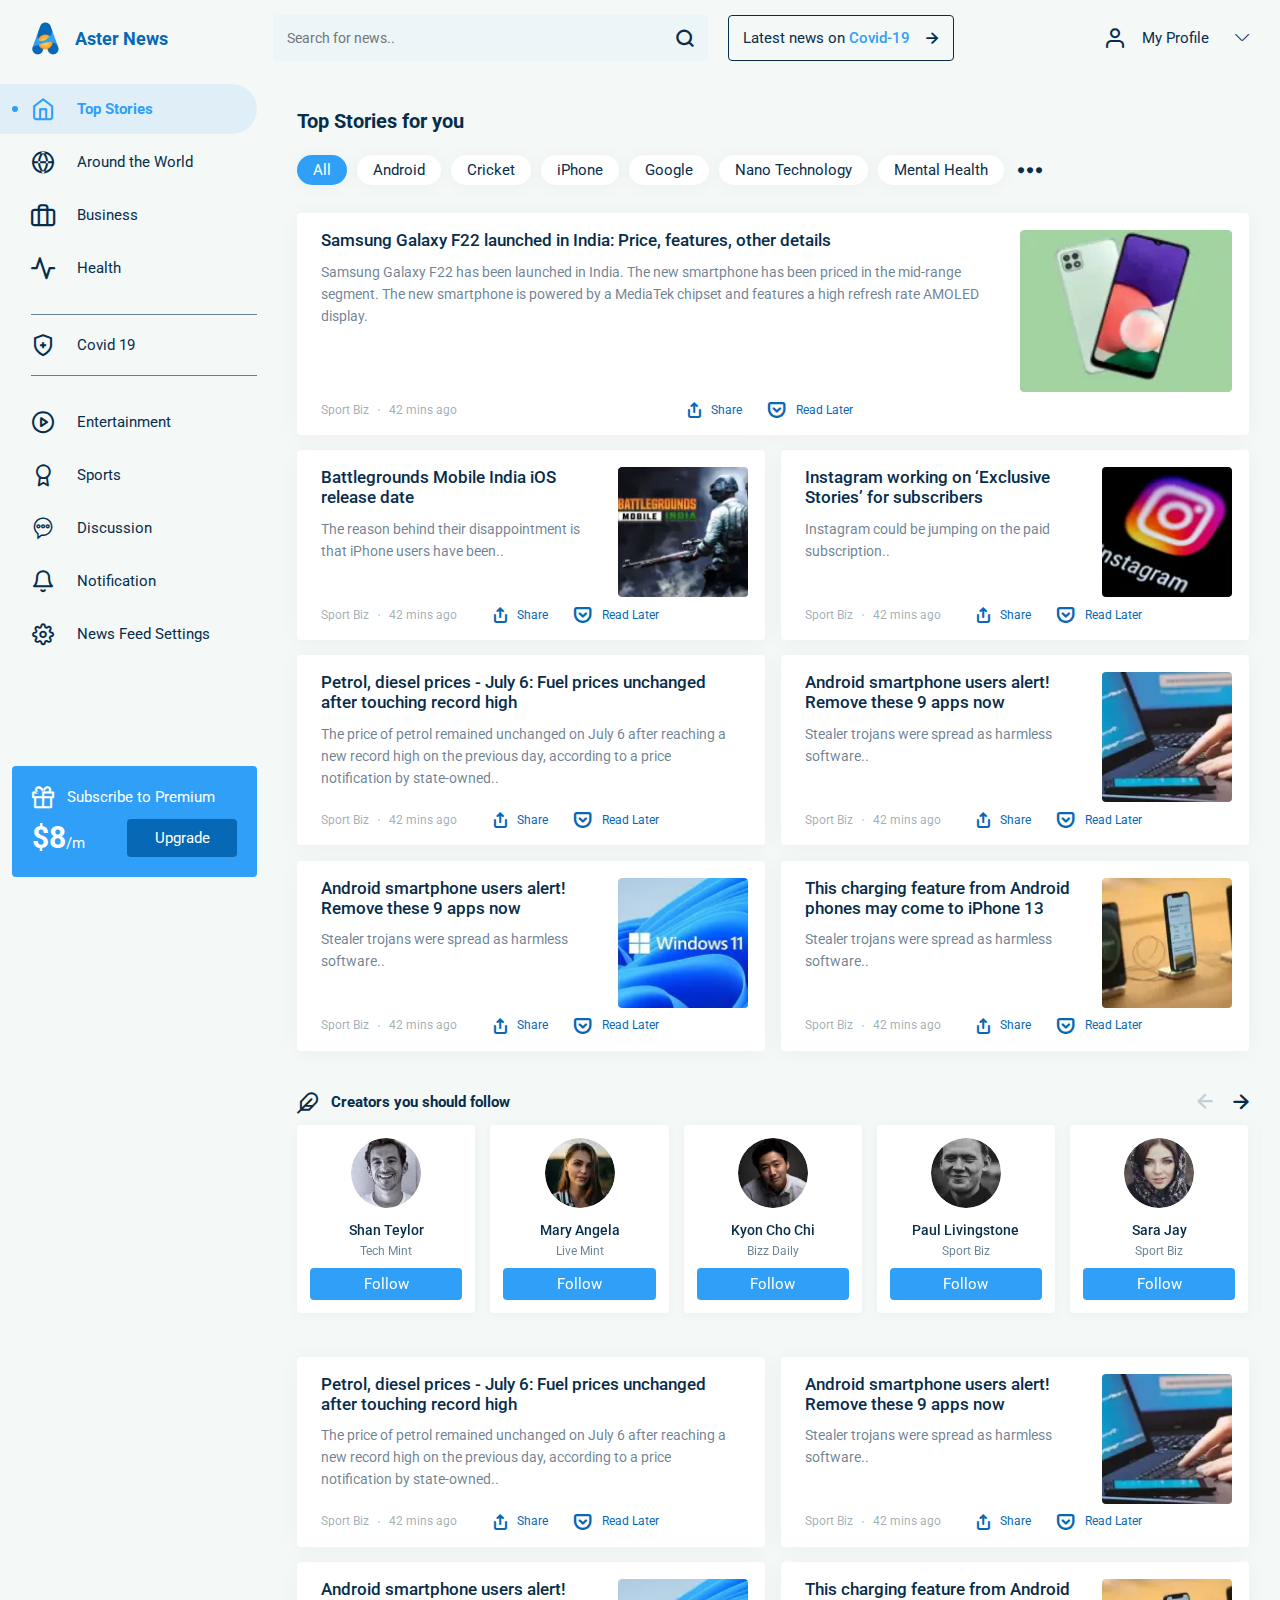
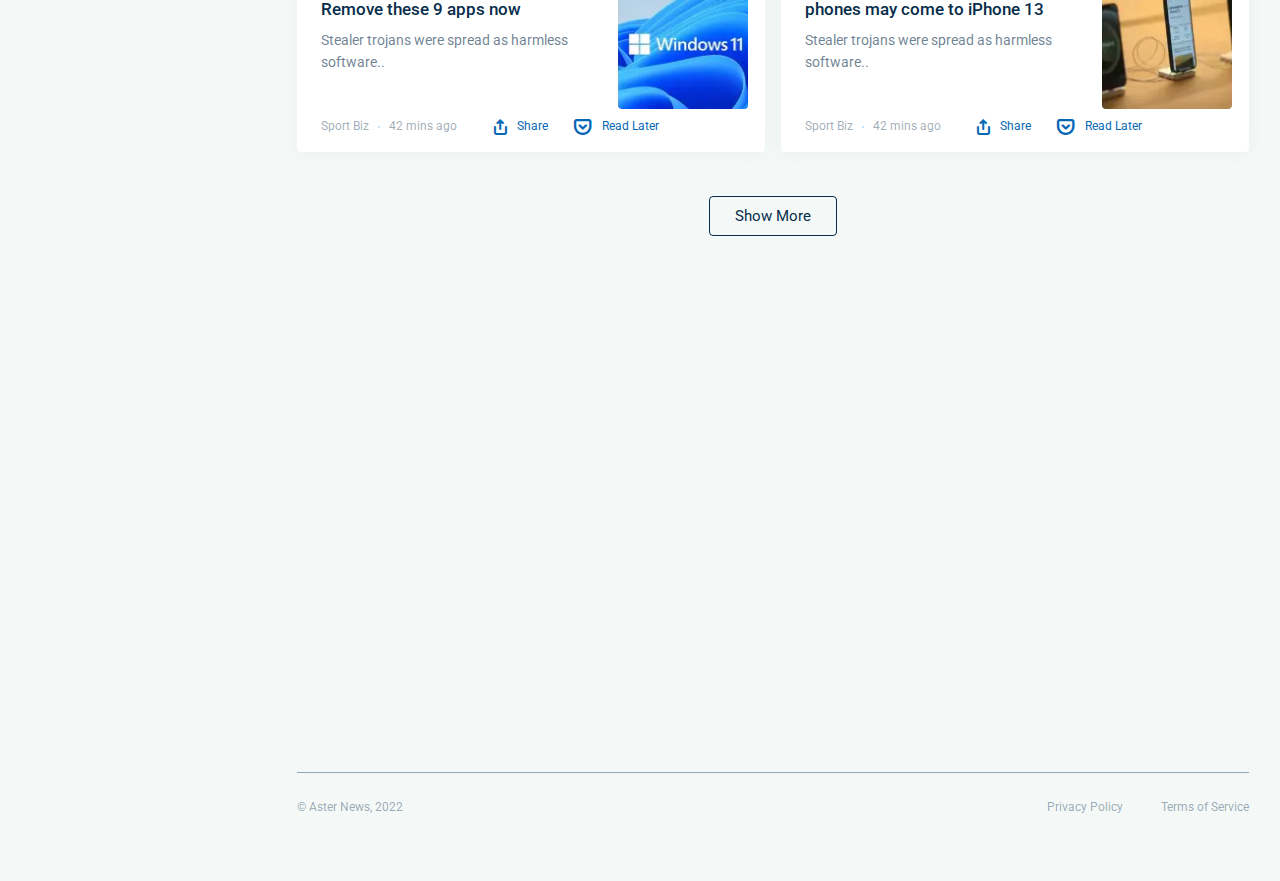
==== commit 8f3264c4: "Add files via upload" ====
--- a/home.html
+++ b/home.html
@@ -6,7 +6,7 @@
 	<meta charset="UTF-8">
 	<meta name="format-detection" content="telephone=no">
 	<!-- <style>body{opacity: 0;}</style> -->
-	<link rel="stylesheet" href="css/style.min.css?_v=20230727213811">
+	<link rel="stylesheet" href="css/style.min.css?_v=20230727221127">
 	<link rel="shortcut icon" href="favicon.ico">
 	<!-- <meta name="robots" content="noindex, nofollow"> -->
 	<meta name="viewport" content="width=device-width, initial-scale=1.0">
@@ -518,7 +518,7 @@
 		</div>
 	</div>
 </div> -->
-	<script src="js/app.min.js?_v=20230727213811"></script>
+	<script src="js/app.min.js?_v=20230727221127"></script>
 </body>
 
 </html>--- a/css/style.min.css
+++ b/css/style.min.css
@@ -1 +1 @@
-@charset "UTF-8";@import url(https://fonts.googleapis.com/css?family=Roboto:regular,500,700&display=swap);@font-face{font-family:icons;font-display:swap;src:url(../fonts/icons.woff2) format("woff2"),url(../fonts/icons.woff) format("woff");font-weight:400;font-style:normal}.comments__caption::after,[class*=_icon-]:before{font-family:icons;font-style:normal;font-weight:400;font-variant:normal;text-transform:none;line-height:1;-webkit-font-smoothing:antialiased;-moz-osx-font-smoothing:grayscale}[class*=_icon-]:before{display:block}._icon-nav-disc:before{content:"\e900"}._icon-big-arrow:before{content:"\e901"}._icon-crosshair:before{content:"\e902"}._icon-delete:before{content:"\e903"}._icon-doc:before{content:"\e904"}._icon-gift:before{content:"\e905"}._icon-like-dislike:before{content:"\e906"}._icon-nav-business:before{content:"\e907"}._icon-nav-covid:before{content:"\e908"}._icon-nav-health:before{content:"\e909"}._icon-nav-notifi:before{content:"\e90a"}._icon-nav-play:before{content:"\e90b"}._icon-nav-settings:before{content:"\e90c"}._icon-nav-sports:before{content:"\e90d"}._icon-nav-top:before{content:"\e90e"}._icon-nav-world:before{content:"\e90f"}._icon-read:before{content:"\e910"}._icon-search:before{content:"\e911"}._icon-share:before{content:"\e912"}._icon-slider-arrow:before{content:"\e913"}._icon-story:before{content:"\e914"}._icon-user:before{content:"\e915"}._icon-user-arrow:before{content:"\e916"}._icon-dotts:before{content:"\e917"}*{padding:0;margin:0;border:0}*,:after,:before{-webkit-box-sizing:border-box;box-sizing:border-box}body,html{height:100%;min-width:320px}body{color:#072d4b;line-height:1;font-family:Roboto;font-size:1.0625rem;-ms-text-size-adjust:100%;-moz-text-size-adjust:100%;-webkit-text-size-adjust:100%;-webkit-font-smoothing:antialiased;-moz-osx-font-smoothing:grayscale}button,input,textarea{font-family:Roboto;font-size:inherit}button{cursor:pointer;color:inherit;background-color:inherit}a{color:inherit}a:link,a:visited{text-decoration:none}a:hover{text-decoration:none}ul li{list-style:none}img{vertical-align:top}h1,h2,h3,h4,h5,h6{font-weight:inherit;font-size:inherit}body{background:#f4f9f8}.lock body{overflow:hidden;-ms-touch-action:none;touch-action:none}.wrapper{min-height:100%;display:-webkit-box;display:-ms-flexbox;display:flex;-webkit-box-orient:vertical;-webkit-box-direction:normal;-ms-flex-direction:column;flex-direction:column;overflow:hidden}.wrapper>main{-webkit-box-flex:1;-ms-flex:1 1 auto;flex:1 1 auto}.wrapper>*{min-width:0}@supports (padding-left:clamp(0.9375rem ,0.5982142857rem + 1.6964285714vw ,2.125rem)){[class*=__container]{padding-left:clamp(.9375rem ,.5982142857rem + 1.6964285714vw ,2.125rem)}}@supports not (padding-left:clamp(0.9375rem ,0.5982142857rem + 1.6964285714vw ,2.125rem)){[class*=__container]{padding-left:calc(.9375rem + 1.1875 * (100vw - 20rem)/ 70)}}@supports (padding-right:clamp(0.9375rem ,0.5982142857rem + 1.6964285714vw ,2.125rem)){[class*=__container]{padding-right:clamp(.9375rem ,.5982142857rem + 1.6964285714vw ,2.125rem)}}@supports not (padding-right:clamp(0.9375rem ,0.5982142857rem + 1.6964285714vw ,2.125rem)){[class*=__container]{padding-right:calc(.9375rem + 1.1875 * (100vw - 20rem)/ 70)}}.button{padding:.625rem 1.5625rem;background-color:#2f9ff8;border-radius:4px;font-size:.9375rem;text-align:center;line-height:1.2;color:#fff;-webkit-transition:background-color .3s ease 0s,color .3s ease 0s;-o-transition:background-color .3s ease 0s,color .3s ease 0s;transition:background-color .3s ease 0s,color .3s ease 0s}.button_min{padding:.4375rem 1.25rem}.button_border{background-color:transparent;border:1px solid #2f9ff8;padding:.5625rem 1.25rem;color:#2f9ff8}.button_dark{background-color:#0768b5}.button_dark-border{background-color:transparent;border:1px solid #072d4b;color:#072d4b}.button._fw{width:100%}[class*=-ibg]{position:relative}[class*=-ibg] img{position:absolute;width:100%;height:100%;top:0;left:0;-o-object-fit:cover;object-fit:cover}[class*=-ibg_contain] img{-o-object-fit:contain;object-fit:contain}[class*=__text]{color:rgba(7,46,75,.6)}.common__item{margin:0 0 20px 0}.page{padding-top:.5rem}@supports (padding-bottom:clamp(1.875rem ,0.9821428571rem + 4.4642857143vw ,5rem)){.page{padding-bottom:clamp(1.875rem ,.9821428571rem + 4.4642857143vw ,5rem)}}@supports not (padding-bottom:clamp(1.875rem ,0.9821428571rem + 4.4642857143vw ,5rem)){.page{padding-bottom:calc(1.875rem + 3.125 * (100vw - 20rem)/ 70)}}.page__container{display:-ms-grid;display:grid;-ms-grid-columns:minmax(14.125rem,16.472303207%) 1fr 20.7725947522%;grid-template-columns:minmax(14.125rem,16.472303207%) 1fr 20.7725947522%}@supports (gap:clamp(0.625rem ,0.0000000625rem + 3.125vw ,2.8125rem)){.page__container{gap:clamp(.625rem ,.0000000625rem + 3.125vw ,2.8125rem)}}@supports not (gap:clamp(0.625rem ,0.0000000625rem + 3.125vw ,2.8125rem)){.page__container{gap:calc(.625rem + 2.1875 * (100vw - 20rem)/ 70)}}.page__left-side{min-width:0;padding-bottom:1.1875rem}.page__main{min-width:0}.page__right-side{min-width:0}.left-side{opacity:0;visibility:hidden;-webkit-transform:scale(0);-ms-transform:scale(0);transform:scale(0);-webkit-transition:all .5s;-o-transition:all .5s;transition:all .5s}.left-side._watcher-view{opacity:1;visibility:visible;-webkit-transform:scale(1);-ms-transform:scale(1);transform:scale(1)}.left-side__menu:not(:last-child){margin-bottom:6.6875rem}.menu__list_border{margin:1.3125rem 0;padding:.3125rem 0;border-bottom:1px solid rgba(7,46,75,.6);border-top:1px solid rgba(7,46,75,.6)}.menu__item{position:relative}.menu__item_active::before{content:"";position:absolute;top:0;right:0;height:100%;width:200%;background:rgba(47,159,248,.1);border-radius:0 2.3125rem 2.3125rem 0}.menu__item_active .menu__link{color:#2f9ff8;font-weight:700}.menu__item_active .menu__link::after{opacity:1}.menu__item:not(:last-child){margin-bottom:.1875rem}.menu__link{min-height:3.125rem;position:relative;display:-webkit-box;display:-ms-flexbox;display:flex;-webkit-box-align:center;-ms-flex-align:center;align-items:center;font-size:.9375rem;line-height:1.2;-webkit-transition:all .3s ease 0s;-o-transition:all .3s ease 0s;transition:all .3s ease 0s;padding:.3125rem 1.25rem .3125rem 0}.menu__link::before{-webkit-box-flex:0;-ms-flex:0 0 1.5rem;flex:0 0 1.5rem;width:1.5rem;display:-webkit-box;display:-ms-flexbox;display:flex;-webkit-box-pack:center;-ms-flex-pack:center;justify-content:center;-webkit-box-align:center;-ms-flex-align:center;align-items:center;font-size:1.375rem;margin:0 1.375rem 0 0}.menu__link::after{content:"";opacity:0;width:.375rem;height:.375rem;position:absolute;border-radius:50%;top:50%;-webkit-transform:translate(-50%,-50%);-ms-transform:translate(-50%,-50%);transform:translate(-50%,-50%);background-color:#2f9ff8}@supports (left:clamp(-1.09375rem ,-0.25rem + -0.9375vw ,-0.4375rem)){.menu__link::after{left:clamp(-1.09375rem ,-.25rem + -.9375vw ,-.4375rem)}}@supports not (left:clamp(-1.09375rem ,-0.25rem + -0.9375vw ,-0.4375rem)){.menu__link::after{left:calc(-.4375rem + -.65625 * (100vw - 20rem)/ 70)}}.premium{padding:1.25rem;background-color:#2f9ff8;border-radius:.25rem;color:#fff}.premium__title:not(:last-child){margin-bottom:.6875rem}.premium__body{display:-webkit-box;display:-ms-flexbox;display:flex;-ms-flex-wrap:wrap;flex-wrap:wrap;-webkit-box-align:center;-ms-flex-align:center;align-items:center;-webkit-column-gap:1.25rem;-moz-column-gap:1.25rem;column-gap:1.25rem;row-gap:.625rem}.premium__price{padding:0 1.375rem 0 0;font-size:1.875rem;font-weight:700}.premium__price small{font-weight:400;font-size:.9375rem}.premium__button{-webkit-box-flex:1;-ms-flex:1 1 auto;flex:1 1 auto}.item{background-color:#fff;-webkit-box-shadow:0 2px 20px rgba(0,0,0,.04);box-shadow:0 2px 20px rgba(0,0,0,.04);border-radius:4px;display:-ms-grid;display:grid;row-gap:.625rem;-webkit-box-align:start;-ms-flex-align:start;align-items:start;-ms-grid-columns:1fr minmax(8.125rem,23.2876712329%);grid-template-columns:1fr minmax(8.125rem,23.2876712329%);-webkit-column-gap:1.0625rem;-moz-column-gap:1.0625rem;column-gap:1.0625rem;padding:1.0625rem 1.0625rem 1.0625rem 1.5rem}.item_noimage{-ms-grid-columns:1fr;grid-template-columns:1fr}.item__title{font-weight:500;font-size:1.0625rem;line-height:1.1764705882}.item__title:not(:last-child){margin-bottom:.625em}.item__text{font-size:.875rem;line-height:1.5714285714;display:-webkit-box;-webkit-box-orient:vertical;-webkit-line-clamp:3;overflow:hidden}.item__image-ibg{min-height:8.125rem;padding:0 0 76.4705882353% 0;border-radius:.25rem;overflow:hidden;display:inline-block}.item__footer{display:-ms-grid;display:grid;-ms-grid-row-align:end;align-self:end;row-gap:.5rem}.info-item{padding:0 .625rem 0 0;display:-webkit-box;display:-ms-flexbox;display:flex;-webkit-box-align:center;-ms-flex-align:center;align-items:center;-webkit-column-gap:1.25rem;-moz-column-gap:1.25rem;column-gap:1.25rem;row-gap:.3125rem;color:rgba(7,46,75,.4);font-size:.75rem;line-height:1.25}.info-item__category{color:inherit;position:relative}.info-item__category:not(:last-child)::before{content:"";width:.125rem;height:.125rem;border-radius:50%;background:#2f9ff8;opacity:.4;position:absolute;top:50%;-webkit-transform:translate(50%,-50%);-ms-transform:translate(50%,-50%);transform:translate(50%,-50%);right:-.625rem}.actions-item{display:-webkit-box;display:-ms-flexbox;display:flex;-webkit-column-gap:1.5625rem;-moz-column-gap:1.5625rem;column-gap:1.5625rem;row-gap:.3125rem;-ms-flex-wrap:wrap;flex-wrap:wrap}.actions-item__link{display:-webkit-inline-box;display:-ms-inline-flexbox;display:inline-flex;-webkit-box-align:center;-ms-flex-align:center;align-items:center;-webkit-column-gap:.625rem;-moz-column-gap:.625rem;column-gap:.625rem;row-gap:.3125rem;color:#0768b5;font-size:.75rem;line-height:1.25;-webkit-transition:color .3s ease 0s;-o-transition:color .3s ease 0s;transition:color .3s ease 0s}.actions-item__link::before{font-size:1rem}.icon-title{font-size:.9375rem;display:-webkit-inline-box;display:-ms-inline-flexbox;display:inline-flex;-webkit-box-align:center;-ms-flex-align:center;align-items:center;line-height:1.2}.icon-title_bold{font-weight:700}.icon-title::before{font-size:1.375rem;margin:0 .5909090909em 0 0}.right-side{opacity:0;visibility:hidden;-webkit-transform:scale(0);-ms-transform:scale(0);transform:scale(0);-webkit-transition:all .5s;-o-transition:all .5s;transition:all .5s;display:-ms-grid;display:grid;gap:.9375rem;-ms-flex-line-pack:start;align-content:start}.right-side._watcher-view{opacity:1;visibility:visible;-webkit-transform:scale(1);-ms-transform:scale(1);transform:scale(1)}.right-side__module{background-color:#fff;-webkit-box-shadow:0 .125rem 1.25rem rgba(0,0,0,.04);box-shadow:0 .125rem 1.25rem rgba(0,0,0,.04);border-radius:.25rem;padding:.9375rem;min-width:0}.weather-module{display:-ms-grid;display:grid;gap:.9375rem}.weather-module__title{display:-webkit-box;display:-ms-flexbox;display:flex;-webkit-box-orient:horizontal;-webkit-box-direction:reverse;-ms-flex-direction:row-reverse;flex-direction:row-reverse;-webkit-box-pack:justify;-ms-flex-pack:justify;justify-content:space-between;font-size:.9375rem;line-height:1.2;border-bottom:.2px solid rgba(7,46,75,.4);padding-bottom:.5625rem}.weather-module__footer{display:-webkit-box;display:-ms-flexbox;display:flex;gap:1.4375rem}.weather-module__type{font-size:.75rem;line-height:1.1666666667;color:rgba(7,46,75,.6)}.weather-module__type_active{color:#072d4b}.body-weather-module{display:-webkit-box;display:-ms-flexbox;display:flex}.body-weather-module__info{-webkit-box-flex:1;-ms-flex:1 1 auto;flex:1 1 auto}.body-weather-module__status{font-size:.9375rem;line-height:1.2}.body-weather-module__status:not(:last-child){margin-bottom:.4375rem}.body-weather-module__value{font-weight:700;font-size:1.625rem;line-height:1.1538461538}.body-weather-module__value sup{font-size:.75rem}.story-writer{display:-ms-grid;display:grid;-ms-flex-line-pack:start;align-content:start;-ms-grid-columns:1fr auto;grid-template-columns:1fr auto;gap:.5625rem}.story-writer__title{-ms-grid-column-span:2;grid-column:span 2}.story-writer__info{color:rgba(7,46,75,.6);font-size:.75rem;line-height:1.5}.quick-bytes__header{display:-webkit-box;display:-ms-flexbox;display:flex;-webkit-box-pack:justify;-ms-flex-pack:justify;justify-content:space-between;font-size:.9375rem;line-height:1.2;border-bottom:.2px solid rgba(7,46,75,.4);padding-bottom:.5625rem}.quick-bytes__header:not(:last-child){margin-bottom:.8125rem}.quick-bytes__arrows{display:-webkit-box;display:-ms-flexbox;display:flex;gap:.625rem}.quick-bytes__arrow{background:#2f9ff8;-webkit-box-flex:0;-ms-flex:0 0 24px;flex:0 0 24px;height:1.5rem;width:1.5rem;border-radius:50%;display:-webkit-box;display:-ms-flexbox;display:flex;-webkit-box-pack:center;-ms-flex-pack:center;justify-content:center;-webkit-box-align:center;-ms-flex-align:center;align-items:center;color:#fff}.quick-bytes__arrow::before{font-size:.625rem;-webkit-transform:translate(.0625rem,0);-ms-transform:translate(.0625rem,0);transform:translate(.0625rem,0)}.quick-bytes__arrow_left{-webkit-transform:rotate(-180deg);-ms-transform:rotate(-180deg);transform:rotate(-180deg)}.quick-bytes__arrow.swiper-button-disabled{opacity:.2;cursor:default}.quick-bytes__slide{font-size:.75rem;line-height:1.6666666667;color:rgba(7,46,75,.6)}.quick-bytes__slide p:not(:last-child){margin-bottom:.9375rem}.quick-bytes__dotts{display:-webkit-box;display:-ms-flexbox;display:flex;gap:.5rem;-webkit-box-pack:center;-ms-flex-pack:center;justify-content:center;-webkit-box-align:center;-ms-flex-align:center;align-items:center;min-height:.25rem;padding-top:.9375rem}.quick-bytes__dotts .swiper-pagination-bullet{width:.125rem;height:.125rem;border-radius:50%;-webkit-transition:all .3s ease 0s;-o-transition:all .3s ease 0s;transition:all .3s ease 0s;background:rgba(7,46,75,.2)}.quick-bytes__dotts .swiper-pagination-bullet-active{width:.25rem;height:.25rem;background:#2f9ff8}.subscribe-module__title:not(:last-child){margin-bottom:.75rem}.subscribe-module__line:not(:last-child){margin-bottom:1rem}.subscribe-module__line .form__error{font-size:.625rem;color:red;margin-top:.125rem}.subscribe-module__input{background:#f4f9f8;border:1px solid rgba(7,46,75,.2);-webkit-box-sizing:border-box;box-sizing:border-box;border-radius:.25rem;height:2.375rem;padding:0 .875rem;font-size:.9375rem;width:100%;color:rgba(7,46,75,.6)}.subscribe-module__input:focus{color:#072d4b}.subscribe-module__input._form-error{border:1px solid red}.news-module_home{display:-ms-grid;display:grid;justify-items:center;gap:2.75rem}.news-module__title{font-weight:700;font-size:.9375rem;line-height:.8333333333}.news-module__title:not(:last-child){margin-bottom:.875rem}.news-module__items{display:-ms-grid;display:grid;-ms-grid-columns:(1fr)[2];grid-template-columns:repeat(2,1fr)}@supports (gap:clamp(0.625rem ,0.5178571429rem + 0.5357142857vw ,1rem)){.news-module__items{gap:clamp(.625rem ,.5178571429rem + .5357142857vw ,1rem)}}@supports not (gap:clamp(0.625rem ,0.5178571429rem + 0.5357142857vw ,1rem)){.news-module__items{gap:calc(.625rem + .375 * (100vw - 20rem)/ 70)}}.subscribe-news{background:#ffe8c5;border-radius:.25rem;padding:.9375rem 1.5625rem;display:-webkit-box;display:-ms-flexbox;display:flex;-webkit-box-align:center;-ms-flex-align:center;align-items:center}.subscribe-news__content{-webkit-box-flex:1;-ms-flex:1 1 auto;flex:1 1 auto;padding-top:1.25rem}.subscribe-news__title{font-weight:700;font-size:.9375rem;line-height:1.2}.subscribe-news__title:not(:last-child){margin-bottom:.8125rem}.subscribe-news__form{display:-webkit-box;display:-ms-flexbox;display:flex;-ms-flex-wrap:wrap;flex-wrap:wrap;padding-bottom:1.25rem;position:relative}.subscribe-news__form .form__error{position:absolute;left:0;bottom:0;-webkit-box-flex:1;-ms-flex:1 1 100%;flex:1 1 100%;margin-top:.3125rem;font-size:.75rem;color:red}.subscribe-news__input{background:#fff5e6;border-radius:.25rem;height:2.375rem;padding:0 .8125rem;-webkit-box-flex:0;-ms-flex:0 0 60%;flex:0 0 60%;color:rgba(7,46,75,.3)}.subscribe-news__input:focus{color:#072d4b}.subscribe-news__button{margin-left:.8125rem}.header{opacity:0;visibility:hidden;-webkit-transform:translate(0,-100%);-ms-transform:translate(0,-100%);transform:translate(0,-100%);-webkit-transition:all .5s;-o-transition:all .5s;transition:all .5s;position:relative;z-index:50;padding:.9375rem 0}.header._watcher-view{opacity:1;visibility:visible;-webkit-transform:translate(0,0);-ms-transform:translate(0,0);transform:translate(0,0)}.header__container{display:-ms-grid;display:grid;min-height:2.875rem;-webkit-box-align:center;-ms-flex-align:center;align-items:center;-ms-grid-columns:16.472303207% 1fr 20.7725947522%;grid-template-columns:16.472303207% 1fr 20.7725947522%}@supports (gap:clamp(1.25rem ,0.8035714286rem + 2.2321428571vw ,2.8125rem)){.header__container{gap:clamp(1.25rem ,.8035714286rem + 2.2321428571vw ,2.8125rem)}}@supports not (gap:clamp(1.25rem ,0.8035714286rem + 2.2321428571vw ,2.8125rem)){.header__container{gap:calc(1.25rem + 1.5625 * (100vw - 20rem)/ 70)}}.no-webp .header__logo{background:url(../img/logo.png) left/1.8125rem no-repeat}.header__logo{position:relative;z-index:5;-ms-grid-column-align:start;justify-self:start;white-space:nowrap;color:#0768b5;font-weight:700;font-size:1.125rem;line-height:2.1875rem;padding:0 0 0 2.75rem;min-width:1.8125rem}.header__user{position:relative;z-index:5;-ms-grid-column-align:end;justify-self:end}.body-header{display:-ms-grid;display:grid;-ms-grid-columns:1fr 33.2036316472%;grid-template-columns:1fr 33.2036316472%;gap:1.25rem}.search{position:relative;z-index:5;height:2.875rem}.search.search__open{position:absolute;top:0;left:0;width:100%;height:100%;display:-webkit-box;display:-ms-flexbox;display:flex;-webkit-box-align:center;-ms-flex-align:center;align-items:center;padding:0 .625rem;z-index:8}.search__body{-webkit-box-flex:1;-ms-flex:1 1 auto;flex:1 1 auto;background:#ecf5f8;height:2.875rem;border-radius:.25rem;position:relative}.search__open .search__body{background:#ecf5f8}.search__input{height:100%;background-color:transparent;width:100%;padding:0 2.875rem 0 .875rem;color:rgba(7,45,75,.3);font-size:.875rem}.search__input:focus{color:#072d4b}.search__open .search__input{display:block}.search__button,.search__icon{display:none;width:2.875rem;height:2.875rem;position:absolute;top:0;right:0;font-size:1.125rem;background-color:transparent}.search__open .search__button{display:block}.search__open .search__icon{display:none}.latest-header{position:relative;z-index:5;background:#f4f9f8;border:.2px solid #072d4b;border-radius:4px;display:-webkit-box;display:-ms-flexbox;display:flex;-webkit-box-align:center;-ms-flex-align:center;align-items:center;padding:.1875rem .875rem;font-size:.9375rem}.latest-header__value{white-space:nowrap;-o-text-overflow:ellipsis;text-overflow:ellipsis;-webkit-box-flex:1;-ms-flex:1 1 auto;flex:1 1 auto;overflow:hidden;padding-right:.3125rem;line-height:1.2}.latest-header__value span{color:#2f9ff8;font-weight:500}.latest-header__arrow{-webkit-box-flex:0;-ms-flex:0 0 .8125rem;flex:0 0 .8125rem;font-size:.8125rem}.user-header{position:relative}.user-header__title{display:-webkit-box;display:-ms-flexbox;display:flex}.user-header__profile{display:-webkit-box;display:-ms-flexbox;display:flex;-webkit-box-align:center;-ms-flex-align:center;align-items:center;-webkit-box-flex:1;-ms-flex:1 1 auto;flex:1 1 auto;font-size:.9375rem;line-height:1.2}@supports (padding-right:clamp(0.625rem ,-2.8348214286rem + 5.5803571429vw ,2.1875rem)){.user-header__profile{padding-right:clamp(.625rem ,-2.8348214286rem + 5.5803571429vw ,2.1875rem)}}@supports not (padding-right:clamp(0.625rem ,-2.8348214286rem + 5.5803571429vw ,2.1875rem)){.user-header__profile{padding-right:calc(.625rem + 1.5625 * (100vw - 62rem)/ 28)}}.user-header__profile span{padding-left:1rem}.user-header__profile::before{font-size:1.25rem;width:1.25rem;-webkit-box-flex:0;-ms-flex:0 0 1.25rem;flex:0 0 1.25rem}.user-header__arrow{-webkit-transition:-webkit-transform .3s ease 0s;transition:-webkit-transform .3s ease 0s;-o-transition:transform .3s ease 0s;transition:transform .3s ease 0s;transition:transform .3s ease 0s,-webkit-transform .3s ease 0s;font-size:.5rem}.user-header_open .user-header__arrow{-webkit-transform:rotate(-180deg);-ms-transform:rotate(-180deg);transform:rotate(-180deg)}.user-header__menu{position:absolute;right:0;top:100%}.menu-user{-webkit-box-shadow:0 2px 20px rgba(0,0,0,.04);box-shadow:0 2px 20px rgba(0,0,0,.04);padding:.9375rem;display:-ms-grid;display:grid;gap:.625rem;background-color:#fff;min-width:9.375rem;border-radius:.25rem;-webkit-transform:translate(0,0);-ms-transform:translate(0,0);transform:translate(0,0);opacity:0;visibility:hidden;-webkit-transition:all .3s ease 0s;-o-transition:all .3s ease 0s;transition:all .3s ease 0s}.user-header_open .menu-user{-webkit-transform:translate(0,.3125rem);-ms-transform:translate(0,.3125rem);transform:translate(0,.3125rem);opacity:1;visibility:visible}.icon-menu{display:none}.footer__container{display:-ms-grid;display:grid;-ms-grid-columns:minmax(14.125rem,16.472303207%) 1fr 20.7725947522%;grid-template-columns:minmax(14.125rem,16.472303207%) 1fr 20.7725947522%}@supports (gap:clamp(0.625rem ,0.0000000625rem + 3.125vw ,2.8125rem)){.footer__container{gap:clamp(.625rem ,.0000000625rem + 3.125vw ,2.8125rem)}}@supports not (gap:clamp(0.625rem ,0.0000000625rem + 3.125vw ,2.8125rem)){.footer__container{gap:calc(.625rem + 2.1875 * (100vw - 20rem)/ 70)}}.footer__container::after,.footer__container::before{content:""}.footer__body{border-top:.1px solid rgba(7,46,75,.4);padding:1.4375rem 0;font-size:.75rem;line-height:1.8333333333;display:-webkit-box;display:-ms-flexbox;display:flex;-webkit-box-pack:justify;-ms-flex-pack:justify;justify-content:space-between;color:rgba(7,46,75,.4)}.menu-footer{display:-webkit-box;display:-ms-flexbox;display:flex;gap:2.375rem}.home{opacity:0;visibility:hidden;-webkit-transform:scale(0);-ms-transform:scale(0);transform:scale(0);-webkit-transition:all .5s;-o-transition:all .5s;transition:all .5s}.home._watcher-view{opacity:1;visibility:visible;-webkit-transform:scale(1);-ms-transform:scale(1);transform:scale(1)}.home__stories:not(:last-child){margin-bottom:2.5rem}.home__creators:not(:last-child){margin-bottom:2rem}.home__news:not(:last-child){margin-bottom:2.5rem}.stories-module{padding:1rem 0 0 0}.stories-module__title{font-weight:700;font-size:1.25rem;line-height:1.15}.stories-module__title:not(:last-child){margin-bottom:1.375rem}.stories-module__filter:not(:last-child){margin-bottom:1.125rem}.stories-module__items{display:-ms-grid;display:grid;-ms-grid-columns:(1fr)[2];grid-template-columns:repeat(2,1fr)}@supports (gap:clamp(0.625rem ,0.5178571429rem + 0.5357142857vw ,1rem)){.stories-module__items{gap:clamp(.625rem ,.5178571429rem + .5357142857vw ,1rem)}}@supports not (gap:clamp(0.625rem ,0.5178571429rem + 0.5357142857vw ,1rem)){.stories-module__items{gap:calc(.625rem + .375 * (100vw - 20rem)/ 70)}}.filter{display:-webkit-inline-box;display:-ms-inline-flexbox;display:inline-flex;-ms-flex-wrap:wrap;flex-wrap:wrap}.filter__item{background:#fff;font-size:.9375rem;line-height:1.2;padding:.375rem 1rem;-webkit-box-shadow:0 .125rem 1.25rem rgba(0,0,0,.04);box-shadow:0 .125rem 1.25rem rgba(0,0,0,.04);border-radius:1.25rem;-webkit-transition:all .3s ease 0s;-o-transition:all .3s ease 0s;transition:all .3s ease 0s;margin-bottom:.625rem}.filter__item:not(:last-child){margin-right:.625rem}.filter__item_active{color:#fff;background:#2f9ff8}.filter__item_more{-webkit-box-shadow:none;box-shadow:none;background-color:transparent;padding:0 .25rem;font-size:.375rem}.creators-module__header{display:-ms-grid;display:grid;gap:.9375rem;-ms-grid-columns:1fr auto;grid-template-columns:1fr auto}.creators-module__arrows{display:-webkit-box;display:-ms-flexbox;display:flex;-webkit-box-align:center;-ms-flex-align:center;align-items:center;gap:1.25rem}.creators-module__arrow{-webkit-transition:color .3s ease 0s;-o-transition:color .3s ease 0s;transition:color .3s ease 0s}.creators-module__arrow_left{-webkit-transform:rotate(-180deg);-ms-transform:rotate(-180deg);transform:rotate(-180deg)}.creators-module__arrow.swiper-button-disabled{opacity:.2;cursor:default}.creators-module__slider{margin:0 -.75rem;padding:.75rem}.slide-creator{height:100%;background-color:#fff;-webkit-box-shadow:0 .125rem .75rem rgba(0,0,0,.04);box-shadow:0 .125rem .75rem rgba(0,0,0,.04);border-radius:.25rem;display:-webkit-box;display:-ms-flexbox;display:flex;-webkit-box-orient:vertical;-webkit-box-direction:normal;-ms-flex-direction:column;flex-direction:column;-webkit-box-pack:center;-ms-flex-pack:center;justify-content:center;padding:.8125rem;text-align:center}.slide-creator__body{-webkit-box-flex:1;-ms-flex:1 1 auto;flex:1 1 auto}.slide-creator__body:not(:last-child){margin-bottom:.625rem}.slide-creator__avatar-ibg{display:inline-block;width:4.375rem;height:4.375rem;border-radius:50%;overflow:hidden}.slide-creator__avatar-ibg:not(:last-child){margin-bottom:.625rem}.slide-creator__title{font-size:.875rem;font-weight:500;line-height:1.2857142857}.slide-creator__title:not(:last-child){margin-bottom:.3125rem}.slide-creator__position{font-size:.75rem;line-height:1.1666666667;color:rgba(7,46,75,.6)}.news-page__body:not(:last-child){margin-bottom:2rem}.news-page__comments:not(:last-child){margin-bottom:3rem}@supports (margin-bottom:clamp(1.875rem ,1.3392857143rem + 2.6785714286vw ,3.75rem)){.news-page__subscribe:not(:last-child){margin-bottom:clamp(1.875rem ,1.3392857143rem + 2.6785714286vw ,3.75rem)}}@supports not (margin-bottom:clamp(1.875rem ,1.3392857143rem + 2.6785714286vw ,3.75rem)){.news-page__subscribe:not(:last-child){margin-bottom:calc(1.875rem + 1.875 * (100vw - 20rem)/ 70)}}.body-news{padding-top:.625rem;opacity:0;visibility:hidden;-webkit-transition:all .5s;-o-transition:all .5s;transition:all .5s;-webkit-transform:translate(0,200px);-ms-transform:translate(0,200px);transform:translate(0,200px)}.body-news._watcher-view{opacity:1;visibility:visible;-webkit-transform:translate(0,0);-ms-transform:translate(0,0);transform:translate(0,0)}.body-news__title{line-height:1.3076923077;font-weight:700}@supports (font-size:clamp(1.375rem ,1.3035714286rem + 0.3571428571vw ,1.625rem)){.body-news__title{font-size:clamp(1.375rem ,1.3035714286rem + .3571428571vw ,1.625rem)}}@supports not (font-size:clamp(1.375rem ,1.3035714286rem + 0.3571428571vw ,1.625rem)){.body-news__title{font-size:calc(1.375rem + .25 * (100vw - 20rem)/ 70)}}.body-news__title:not(:last-child){margin-bottom:.875rem}.body-news__categories:not(:last-child){margin-bottom:.9375rem}.body-news__text{line-height:1.6470588235}.body-news__text:not(:last-child){margin-bottom:2.1875rem}.body-news__text p:not(:last-child){margin-bottom:1.75rem}.body-news__text ul{margin-left:.5625rem}.body-news__text ul:not(:last-child){margin-bottom:1.75rem}.body-news__text ul li{position:relative;padding-left:1.875rem}.body-news__text ul li:not(:last-child){margin-bottom:1.25rem}.body-news__text ul li::before{content:"";width:.8125rem;height:.8125rem;background:#2f9ff8;position:absolute;top:.46875em;left:0}.body-news__text img{width:100%}.body-news__text img:not(:last-child){margin-bottom:1.75rem}.news-categories{display:-webkit-box;display:-ms-flexbox;display:flex;-ms-flex-wrap:wrap;flex-wrap:wrap}.news-categories__item{margin-right:.5625rem;margin-bottom:.3125rem;padding:.3125rem .625rem;-webkit-transition:all .3s ease 0s;-o-transition:all .3s ease 0s;transition:all .3s ease 0s;background:rgba(47,158,248,.2);color:#2f9ff8;border-radius:.25rem;font-size:.75rem;line-height:1.1666666667}.info-news{display:-ms-grid;display:grid;-webkit-box-pack:center;-ms-flex-pack:center;justify-content:center;font-size:.75rem;text-align:center;line-height:1.5}.info-news__publish{opacity:.3}.info-news__publish:not(:last-child){margin-bottom:.3125rem}.info-news__author:not(:last-child){margin-bottom:.9375rem}.info-news__back{color:#2f9ff8;text-decoration:underline}.comments__title{font-size:1.0625rem;line-height:1.1764705882;-webkit-box-align:center;-ms-flex-align:center;align-items:center;display:-webkit-box;display:-ms-flexbox;display:flex;font-weight:700}.comments__title:not(:last-child){margin-bottom:.625rem}.comments__title::after{content:"";-webkit-box-flex:1;-ms-flex:1 1 auto;flex:1 1 auto;margin-left:.8125rem;background-color:rgba(7,46,75,.4);height:.00625rem}.comments__form:not(:last-child){margin-bottom:1.25rem}.comments__caption{display:-webkit-inline-box;display:-ms-inline-flexbox;display:inline-flex;-webkit-box-align:center;-ms-flex-align:center;align-items:center;color:#2f9ff8;font-size:1.0625rem;line-height:1.1764705882;font-weight:500;text-decoration:underline}.comments__caption::after{display:-webkit-box;display:-ms-flexbox;display:flex;-webkit-box-pack:center;-ms-flex-pack:center;justify-content:center;-webkit-box-align:center;-ms-flex-align:center;align-items:center;font-size:.625rem;margin-left:.875rem;content:"\e913";-webkit-transform:translate(0,.0625rem) rotate(90deg);-ms-transform:translate(0,.0625rem) rotate(90deg);transform:translate(0,.0625rem) rotate(90deg);-webkit-box-flex:0;-ms-flex:0 0 1.5rem;flex:0 0 1.5rem;-webkit-transition:all .3s ease 0s;-o-transition:all .3s ease 0s;transition:all .3s ease 0s;width:1.5rem;height:1.5rem;border-radius:50%;background-color:#2f9ff8;color:#fff}.comments__caption._spoller-active::after{-webkit-transform:translate(0,0) rotate(-90deg);-ms-transform:translate(0,0) rotate(-90deg);transform:translate(0,0) rotate(-90deg)}.comments__body{padding-top:2.1875rem}.comments__items{display:-ms-grid;display:grid;gap:1.6875rem}.form-comments__input{width:100%;min-height:6rem;background:#ecf5f8;padding:.75rem 1.125rem;resize:vertical;font-size:.9375rem;line-height:1.2;color:rgba(7,45,75,.3);border-radius:.25rem}.form-comments__input:focus{color:#072d4b}.form-comments .form__error{font-size:.625rem;color:red;margin-top:.125rem}.form-comments__button{padding-left:1.875rem;padding-right:1.875rem}.form-comments__button:not(:first-child){margin-top:.6875rem}.comment .comment{padding-left:1.5rem;border-left:.125rem solid #ffe8c4;margin:1.25rem 0}.comment__header{display:-webkit-box;display:-ms-flexbox;display:flex;-webkit-box-align:center;-ms-flex-align:center;align-items:center}.comment__header:not(:last-child){margin-bottom:.625rem}.comment__title{padding-right:.625rem;-webkit-box-flex:1;-ms-flex:1 1 auto;flex:1 1 auto;color:#2f9ff8;font-size:1.0625rem;line-height:1.1764705882;font-weight:500}.comment__actions{display:-webkit-box;display:-ms-flexbox;display:flex;-webkit-box-align:center;-ms-flex-align:center;align-items:center;font-size:1.1875rem}.comment__acttion:not(:last-child){margin-right:.8125rem}.comment__acttion_dis{-webkit-transform:rotate(-180deg);-ms-transform:rotate(-180deg);transform:rotate(-180deg)}.comment__text{line-height:1.1764705882}.comment__text:not(:last-child){margin-bottom:.625rem}.comment__footer{display:-webkit-box;display:-ms-flexbox;display:flex;-webkit-box-align:center;-ms-flex-align:center;align-items:center}.comment__footer:not(:first-child){margin-bottom:.8125rem}.comment__publish{-webkit-box-flex:1;-ms-flex:1 1 auto;flex:1 1 auto;font-size:.75rem;line-height:1.1666666667;opacity:.3}.comment__delete{display:-webkit-box;display:-ms-flexbox;display:flex;-webkit-box-align:center;-ms-flex-align:center;align-items:center;font-size:.75rem;color:#ff8c8c}.comment__delete span{text-decoration:underline}.comment__delete::before{margin-right:.375rem;font-size:1.25rem}.comment__reply{color:#2f9ff8;font-size:.875rem;line-height:1.1428571429}.swiper{overflow:hidden}.swiper-wrapper{width:100%;height:100%;-webkit-box-sizing:content-box;box-sizing:content-box;display:-webkit-box;display:-ms-flexbox;display:flex;position:relative}.swiper-vertical .swiper-wrapper{-webkit-box-orient:vertical;-webkit-box-direction:normal;-ms-flex-direction:column;flex-direction:column}.swiper-autoheight .swiper-wrapper{-webkit-box-align:start;-ms-flex-align:start;align-items:flex-start}.swiper-initialized .swiper-slide{-ms-flex-negative:0;flex-shrink:0}.swiper-android .swiper-slide,.swiper-android .swiper-wrapper{-webkit-transform:translate3d(0,0,0);transform:translate3d(0,0,0)}.swiper-button-lock{display:none!important}@media (min-width:23.74875em){.item__footer{-ms-grid-column-span:2;grid-column:span 2;-ms-grid-columns:minmax(10.625rem,40.1851851852%) 1fr;grid-template-columns:minmax(10.625rem,40.1851851852%) 1fr}}@media (min-width:26.875em){.search__button{display:block}}@media (min-width:40.625em){.subscribe-news__content{padding-right:1.25rem}}@media (min-width:47.99875em){.item__image-ibg{-ms-grid-row-span:2;grid-row:span 2}}@media (min-width:61.99875em){.left-side__premium{margin-left:-1.1875rem}}@media (min-width:68.75em){.stories-module__item:first-child{-ms-grid-column-span:2;grid-column:span 2}}@media (min-width:91.5625em){.item_big .item__footer{-ms-grid-column-span:1;grid-column:span 1}}@media (min-width:90em){.page__left-side{padding-right:1.1875rem}.right-side{padding-top:3.8125rem}}@media (max-width:25em){.item{padding:.625rem}}@media (max-width:89.99875em){.page__container{-ms-grid-columns:minmax(14.125rem,16.472303207%) 1fr;grid-template-columns:minmax(14.125rem,16.472303207%) 1fr}.footer__container{-ms-grid-columns:minmax(14.125rem,16.472303207%) 1fr;grid-template-columns:minmax(14.125rem,16.472303207%) 1fr}}@media (max-width:68.74875em){.news-module__items{-ms-grid-columns:1fr;grid-template-columns:1fr}.stories-module__items{-ms-grid-columns:1fr;grid-template-columns:1fr}}@media (max-width:61.99875em){.page__container{-ms-grid-columns:1fr;grid-template-columns:1fr}.page__left-side{display:none}.menu{background:#f4f9f8;overflow:auto;position:fixed;width:100%;height:100%;top:0;left:-100%;-webkit-transition:all .3s ease 0s;-o-transition:all .3s ease 0s;transition:all .3s ease 0s;padding-top:5rem;padding-bottom:.625rem}@supports (padding-left:clamp(0.9375rem ,0.5982142857rem + 1.6964285714vw ,2.125rem)){.menu{padding-left:clamp(.9375rem ,.5982142857rem + 1.6964285714vw ,2.125rem)}}@supports not (padding-left:clamp(0.9375rem ,0.5982142857rem + 1.6964285714vw ,2.125rem)){.menu{padding-left:calc(.9375rem + 1.1875 * (100vw - 20rem)/ 70)}}@supports (padding-right:clamp(0.9375rem ,0.5982142857rem + 1.6964285714vw ,2.125rem)){.menu{padding-right:clamp(.9375rem ,.5982142857rem + 1.6964285714vw ,2.125rem)}}@supports not (padding-right:clamp(0.9375rem ,0.5982142857rem + 1.6964285714vw ,2.125rem)){.menu{padding-right:calc(.9375rem + 1.1875 * (100vw - 20rem)/ 70)}}.menu::before{content:"";height:4.375rem;position:fixed;width:100%;top:0;left:-100%;-webkit-transition:all .3s ease 0s;-o-transition:all .3s ease 0s;transition:all .3s ease 0s;z-index:2;background:#f4f9f8}.menu-open .menu::before{left:0}.menu-open .menu{left:0}.premium{margin-top:1.25rem}.header__container{-ms-grid-columns:auto 1fr auto auto;grid-template-columns:auto 1fr auto auto}.user-header__profile span{display:none}.icon-menu{display:block;position:relative;width:1.875rem;height:1.125rem;cursor:pointer;z-index:5}.icon-menu span,.icon-menu::after,.icon-menu::before{content:"";-webkit-transition:all .3s ease 0s;-o-transition:all .3s ease 0s;transition:all .3s ease 0s;right:0;position:absolute;width:100%;height:.125rem;background-color:#000}.icon-menu::before{top:0}.icon-menu::after{bottom:0}.icon-menu span{top:calc(50% - .0625rem)}.menu-open .icon-menu span{width:0}.menu-open .icon-menu::before{top:calc(50% - .0625rem);-webkit-transform:rotate(-45deg);-ms-transform:rotate(-45deg);transform:rotate(-45deg)}.menu-open .icon-menu::after{bottom:calc(50% - .0625rem);-webkit-transform:rotate(45deg);-ms-transform:rotate(45deg);transform:rotate(45deg)}.footer__container{-ms-grid-columns:1fr;grid-template-columns:1fr}}@media (max-width:47.99875em){.actions-item{-webkit-column-gap:.9375rem;-moz-column-gap:.9375rem;column-gap:.9375rem}.body-header{-ms-grid-columns:1fr;grid-template-columns:1fr}.latest-header{display:none}}@media (max-width:40.625em){.subscribe-news__input{-webkit-box-flex:1;-ms-flex:1 1 auto;flex:1 1 auto}.subscribe-news__image{display:none}}@media (max-width:34.375rem){.header__logo{padding:0;min-height:2.1875rem}.header__logo span{display:none}}@media (max-width:29.99875em){.subscribe-news__input{-webkit-box-flex:1;-ms-flex:1 1 100%;flex:1 1 100%}.subscribe-news__button{width:100%;margin:.8125rem 0 0 0}.footer__body{-webkit-box-orient:vertical;-webkit-box-direction:normal;-ms-flex-direction:column;flex-direction:column;-webkit-box-pack:center;-ms-flex-pack:center;justify-content:center;-webkit-box-align:center;-ms-flex-align:center;align-items:center;padding:1.4375rem 0 .9375rem 0}}@media (max-width:26.87375em){.search__body{background:0 0}.search__input{display:none}.search__icon{display:block}}@media (max-width:23.74875em){.item{-ms-grid-columns:1fr;grid-template-columns:1fr}}@media (max-width:89.99875em) and (min-width:61.99875em){.right-side{-ms-grid-columns:(1fr)[2];grid-template-columns:repeat(2,1fr);-ms-grid-column:2;-ms-grid-column-span:1;grid-column:2/3}}@media (any-hover:hover){.button:hover{background-color:#2474b6}.button_border:hover{color:#fff;border:1px solid #2474b6}.button_dark:hover{background-color:#2f9ff8}.button_dark-border:hover{color:#fff;background-color:#072d4b;border:1px solid #072d4b}.menu__link:hover{color:#2f9ff8}.item__link-title:hover{text-decoration:underline}.info-item__category:hover{text-decoration:underline}.actions-item__link:hover{color:#1484e0}.menu-user__link:hover{text-decoration:underline}.menu-footer__link:hover{color:#072d4b}.filter__item:hover{color:#fff;background:#2f9ff8}.filter__item_more:hover{background-color:inherit;color:#2f9ff8}.news-categories__item:hover{color:#fff;background:#2f9ef8}.info-news__author:hover{text-decoration:underline}.info-news__back:hover{text-decoration:none}.comment__reply:hover{text-decoration:underline}}.webp .header__logo{background:url(../img/logo.webp) left/1.8125rem no-repeat}+@charset "UTF-8";@import url(https://fonts.googleapis.com/css?family=Roboto:regular,500,700&display=swap);@font-face{font-family:icons;font-display:swap;src:url(../fonts/icons.woff2) format("woff2"),url(../fonts/icons.woff) format("woff");font-weight:400;font-style:normal}.comments__caption::after,[class*=_icon-]:before{font-family:icons;font-style:normal;font-weight:400;font-variant:normal;text-transform:none;line-height:1;-webkit-font-smoothing:antialiased;-moz-osx-font-smoothing:grayscale}[class*=_icon-]:before{display:block}._icon-nav-disc:before{content:"\e900"}._icon-big-arrow:before{content:"\e901"}._icon-crosshair:before{content:"\e902"}._icon-delete:before{content:"\e903"}._icon-doc:before{content:"\e904"}._icon-gift:before{content:"\e905"}._icon-like-dislike:before{content:"\e906"}._icon-nav-business:before{content:"\e907"}._icon-nav-covid:before{content:"\e908"}._icon-nav-health:before{content:"\e909"}._icon-nav-notifi:before{content:"\e90a"}._icon-nav-play:before{content:"\e90b"}._icon-nav-settings:before{content:"\e90c"}._icon-nav-sports:before{content:"\e90d"}._icon-nav-top:before{content:"\e90e"}._icon-nav-world:before{content:"\e90f"}._icon-read:before{content:"\e910"}._icon-search:before{content:"\e911"}._icon-share:before{content:"\e912"}._icon-slider-arrow:before{content:"\e913"}._icon-story:before{content:"\e914"}._icon-user:before{content:"\e915"}._icon-user-arrow:before{content:"\e916"}._icon-dotts:before{content:"\e917"}*{padding:0;margin:0;border:0}*,:after,:before{-webkit-box-sizing:border-box;box-sizing:border-box}body,html{height:100%;min-width:320px}body{color:#072d4b;line-height:1;font-family:Roboto;font-size:1.0625rem;-ms-text-size-adjust:100%;-moz-text-size-adjust:100%;-webkit-text-size-adjust:100%;-webkit-font-smoothing:antialiased;-moz-osx-font-smoothing:grayscale}button,input,textarea{font-family:Roboto;font-size:inherit}button{cursor:pointer;color:inherit;background-color:inherit}a{color:inherit}a:link,a:visited{text-decoration:none}a:hover{text-decoration:none}ul li{list-style:none}img{vertical-align:top}h1,h2,h3,h4,h5,h6{font-weight:inherit;font-size:inherit}body{background:#f4f9f8}.lock body{overflow:hidden;-ms-touch-action:none;touch-action:none}.wrapper{min-height:100%;display:-webkit-box;display:-ms-flexbox;display:flex;-webkit-box-orient:vertical;-webkit-box-direction:normal;-ms-flex-direction:column;flex-direction:column;overflow:hidden}.wrapper>main{-webkit-box-flex:1;-ms-flex:1 1 auto;flex:1 1 auto}.wrapper>*{min-width:0}@supports (padding-left:clamp(0.9375rem ,0.5982142857rem + 1.6964285714vw ,2.125rem)){[class*=__container]{padding-left:clamp(.9375rem ,.5982142857rem + 1.6964285714vw ,2.125rem)}}@supports not (padding-left:clamp(0.9375rem ,0.5982142857rem + 1.6964285714vw ,2.125rem)){[class*=__container]{padding-left:calc(.9375rem + 1.1875 * (100vw - 20rem)/ 70)}}@supports (padding-right:clamp(0.9375rem ,0.5982142857rem + 1.6964285714vw ,2.125rem)){[class*=__container]{padding-right:clamp(.9375rem ,.5982142857rem + 1.6964285714vw ,2.125rem)}}@supports not (padding-right:clamp(0.9375rem ,0.5982142857rem + 1.6964285714vw ,2.125rem)){[class*=__container]{padding-right:calc(.9375rem + 1.1875 * (100vw - 20rem)/ 70)}}.button{padding:.625rem 1.5625rem;background-color:#2f9ff8;border-radius:4px;font-size:.9375rem;text-align:center;line-height:1.2;color:#fff;-webkit-transition:background-color .3s ease 0s,color .3s ease 0s;-o-transition:background-color .3s ease 0s,color .3s ease 0s;transition:background-color .3s ease 0s,color .3s ease 0s}.button_min{padding:.4375rem 1.25rem}.button_border{background-color:transparent;border:1px solid #2f9ff8;padding:.5625rem 1.25rem;color:#2f9ff8}.button_dark{background-color:#0768b5}.button_dark-border{background-color:transparent;border:1px solid #072d4b;color:#072d4b}.button._fw{width:100%}[class*=-ibg]{position:relative}[class*=-ibg] img{position:absolute;width:100%;height:100%;top:0;left:0;-o-object-fit:cover;object-fit:cover}[class*=-ibg_contain] img{-o-object-fit:contain;object-fit:contain}[class*=__text]{color:rgba(7,46,75,.6)}.common__item{margin:0 0 20px 0}.page{padding-top:.5rem}@supports (padding-bottom:clamp(1.875rem ,0.9821428571rem + 4.4642857143vw ,5rem)){.page{padding-bottom:clamp(1.875rem ,.9821428571rem + 4.4642857143vw ,5rem)}}@supports not (padding-bottom:clamp(1.875rem ,0.9821428571rem + 4.4642857143vw ,5rem)){.page{padding-bottom:calc(1.875rem + 3.125 * (100vw - 20rem)/ 70)}}.page__container{display:-ms-grid;display:grid;-ms-grid-columns:minmax(14.125rem,16.472303207%) 1fr 20.7725947522%;grid-template-columns:minmax(14.125rem,16.472303207%) 1fr 20.7725947522%}@supports (gap:clamp(0.625rem ,0.0000000625rem + 3.125vw ,2.8125rem)){.page__container{gap:clamp(.625rem ,.0000000625rem + 3.125vw ,2.8125rem)}}@supports not (gap:clamp(0.625rem ,0.0000000625rem + 3.125vw ,2.8125rem)){.page__container{gap:calc(.625rem + 2.1875 * (100vw - 20rem)/ 70)}}.page__left-side{min-width:0;padding-bottom:1.1875rem}.page__main{min-width:0}.page__right-side{min-width:0}.left-side{opacity:0;visibility:hidden;-webkit-transform:translate(0,200px);-ms-transform:translate(0,200px);transform:translate(0,200px);-webkit-transition:all .5s;-o-transition:all .5s;transition:all .5s}.left-side._watcher-view{opacity:1;visibility:visible;-webkit-transform:translate(0,0);-ms-transform:translate(0,0);transform:translate(0,0)}.left-side__menu:not(:last-child){margin-bottom:6.6875rem}.menu__list_border{margin:1.3125rem 0;padding:.3125rem 0;border-bottom:1px solid rgba(7,46,75,.6);border-top:1px solid rgba(7,46,75,.6)}.menu__item{position:relative}.menu__item_active::before{content:"";position:absolute;top:0;right:0;height:100%;width:200%;background:rgba(47,159,248,.1);border-radius:0 2.3125rem 2.3125rem 0}.menu__item_active .menu__link{color:#2f9ff8;font-weight:700}.menu__item_active .menu__link::after{opacity:1}.menu__item:not(:last-child){margin-bottom:.1875rem}.menu__link{min-height:3.125rem;position:relative;display:-webkit-box;display:-ms-flexbox;display:flex;-webkit-box-align:center;-ms-flex-align:center;align-items:center;font-size:.9375rem;line-height:1.2;-webkit-transition:all .3s ease 0s;-o-transition:all .3s ease 0s;transition:all .3s ease 0s;padding:.3125rem 1.25rem .3125rem 0}.menu__link::before{-webkit-box-flex:0;-ms-flex:0 0 1.5rem;flex:0 0 1.5rem;width:1.5rem;display:-webkit-box;display:-ms-flexbox;display:flex;-webkit-box-pack:center;-ms-flex-pack:center;justify-content:center;-webkit-box-align:center;-ms-flex-align:center;align-items:center;font-size:1.375rem;margin:0 1.375rem 0 0}.menu__link::after{content:"";opacity:0;width:.375rem;height:.375rem;position:absolute;border-radius:50%;top:50%;-webkit-transform:translate(-50%,-50%);-ms-transform:translate(-50%,-50%);transform:translate(-50%,-50%);background-color:#2f9ff8}@supports (left:clamp(-1.09375rem ,-0.25rem + -0.9375vw ,-0.4375rem)){.menu__link::after{left:clamp(-1.09375rem ,-.25rem + -.9375vw ,-.4375rem)}}@supports not (left:clamp(-1.09375rem ,-0.25rem + -0.9375vw ,-0.4375rem)){.menu__link::after{left:calc(-.4375rem + -.65625 * (100vw - 20rem)/ 70)}}.premium{padding:1.25rem;background-color:#2f9ff8;border-radius:.25rem;color:#fff}.premium__title:not(:last-child){margin-bottom:.6875rem}.premium__body{display:-webkit-box;display:-ms-flexbox;display:flex;-ms-flex-wrap:wrap;flex-wrap:wrap;-webkit-box-align:center;-ms-flex-align:center;align-items:center;-webkit-column-gap:1.25rem;-moz-column-gap:1.25rem;column-gap:1.25rem;row-gap:.625rem}.premium__price{padding:0 1.375rem 0 0;font-size:1.875rem;font-weight:700}.premium__price small{font-weight:400;font-size:.9375rem}.premium__button{-webkit-box-flex:1;-ms-flex:1 1 auto;flex:1 1 auto}.item{background-color:#fff;-webkit-box-shadow:0 2px 20px rgba(0,0,0,.04);box-shadow:0 2px 20px rgba(0,0,0,.04);border-radius:4px;display:-ms-grid;display:grid;row-gap:.625rem;-webkit-box-align:start;-ms-flex-align:start;align-items:start;-ms-grid-columns:1fr minmax(8.125rem,23.2876712329%);grid-template-columns:1fr minmax(8.125rem,23.2876712329%);-webkit-column-gap:1.0625rem;-moz-column-gap:1.0625rem;column-gap:1.0625rem;padding:1.0625rem 1.0625rem 1.0625rem 1.5rem}.item_noimage{-ms-grid-columns:1fr;grid-template-columns:1fr}.item__title{font-weight:500;font-size:1.0625rem;line-height:1.1764705882}.item__title:not(:last-child){margin-bottom:.625em}.item__text{font-size:.875rem;line-height:1.5714285714;display:-webkit-box;-webkit-box-orient:vertical;-webkit-line-clamp:3;overflow:hidden}.item__image-ibg{min-height:8.125rem;padding:0 0 76.4705882353% 0;border-radius:.25rem;overflow:hidden;display:inline-block}.item__footer{display:-ms-grid;display:grid;-ms-grid-row-align:end;align-self:end;row-gap:.5rem}.info-item{padding:0 .625rem 0 0;display:-webkit-box;display:-ms-flexbox;display:flex;-webkit-box-align:center;-ms-flex-align:center;align-items:center;-webkit-column-gap:1.25rem;-moz-column-gap:1.25rem;column-gap:1.25rem;row-gap:.3125rem;color:rgba(7,46,75,.4);font-size:.75rem;line-height:1.25}.info-item__category{color:inherit;position:relative}.info-item__category:not(:last-child)::before{content:"";width:.125rem;height:.125rem;border-radius:50%;background:#2f9ff8;opacity:.4;position:absolute;top:50%;-webkit-transform:translate(50%,-50%);-ms-transform:translate(50%,-50%);transform:translate(50%,-50%);right:-.625rem}.actions-item{display:-webkit-box;display:-ms-flexbox;display:flex;-webkit-column-gap:1.5625rem;-moz-column-gap:1.5625rem;column-gap:1.5625rem;row-gap:.3125rem;-ms-flex-wrap:wrap;flex-wrap:wrap}.actions-item__link{display:-webkit-inline-box;display:-ms-inline-flexbox;display:inline-flex;-webkit-box-align:center;-ms-flex-align:center;align-items:center;-webkit-column-gap:.625rem;-moz-column-gap:.625rem;column-gap:.625rem;row-gap:.3125rem;color:#0768b5;font-size:.75rem;line-height:1.25;-webkit-transition:color .3s ease 0s;-o-transition:color .3s ease 0s;transition:color .3s ease 0s}.actions-item__link::before{font-size:1rem}.icon-title{font-size:.9375rem;display:-webkit-inline-box;display:-ms-inline-flexbox;display:inline-flex;-webkit-box-align:center;-ms-flex-align:center;align-items:center;line-height:1.2}.icon-title_bold{font-weight:700}.icon-title::before{font-size:1.375rem;margin:0 .5909090909em 0 0}.right-side{opacity:0;visibility:hidden;-webkit-transform:translate(0,300px);-ms-transform:translate(0,300px);transform:translate(0,300px);-webkit-transition:all .7s;-o-transition:all .7s;transition:all .7s;display:-ms-grid;display:grid;gap:.9375rem;-ms-flex-line-pack:start;align-content:start}.right-side._watcher-view{opacity:1;visibility:visible;-webkit-transform:translate(0,0);-ms-transform:translate(0,0);transform:translate(0,0)}.right-side__module{background-color:#fff;-webkit-box-shadow:0 .125rem 1.25rem rgba(0,0,0,.04);box-shadow:0 .125rem 1.25rem rgba(0,0,0,.04);border-radius:.25rem;padding:.9375rem;min-width:0}.weather-module{display:-ms-grid;display:grid;gap:.9375rem}.weather-module__title{display:-webkit-box;display:-ms-flexbox;display:flex;-webkit-box-orient:horizontal;-webkit-box-direction:reverse;-ms-flex-direction:row-reverse;flex-direction:row-reverse;-webkit-box-pack:justify;-ms-flex-pack:justify;justify-content:space-between;font-size:.9375rem;line-height:1.2;border-bottom:.2px solid rgba(7,46,75,.4);padding-bottom:.5625rem}.weather-module__footer{display:-webkit-box;display:-ms-flexbox;display:flex;gap:1.4375rem}.weather-module__type{font-size:.75rem;line-height:1.1666666667;color:rgba(7,46,75,.6)}.weather-module__type_active{color:#072d4b}.body-weather-module{display:-webkit-box;display:-ms-flexbox;display:flex}.body-weather-module__info{-webkit-box-flex:1;-ms-flex:1 1 auto;flex:1 1 auto}.body-weather-module__status{font-size:.9375rem;line-height:1.2}.body-weather-module__status:not(:last-child){margin-bottom:.4375rem}.body-weather-module__value{font-weight:700;font-size:1.625rem;line-height:1.1538461538}.body-weather-module__value sup{font-size:.75rem}.story-writer{display:-ms-grid;display:grid;-ms-flex-line-pack:start;align-content:start;-ms-grid-columns:1fr auto;grid-template-columns:1fr auto;gap:.5625rem}.story-writer__title{-ms-grid-column-span:2;grid-column:span 2}.story-writer__info{color:rgba(7,46,75,.6);font-size:.75rem;line-height:1.5}.quick-bytes__header{display:-webkit-box;display:-ms-flexbox;display:flex;-webkit-box-pack:justify;-ms-flex-pack:justify;justify-content:space-between;font-size:.9375rem;line-height:1.2;border-bottom:.2px solid rgba(7,46,75,.4);padding-bottom:.5625rem}.quick-bytes__header:not(:last-child){margin-bottom:.8125rem}.quick-bytes__arrows{display:-webkit-box;display:-ms-flexbox;display:flex;gap:.625rem}.quick-bytes__arrow{background:#2f9ff8;-webkit-box-flex:0;-ms-flex:0 0 24px;flex:0 0 24px;height:1.5rem;width:1.5rem;border-radius:50%;display:-webkit-box;display:-ms-flexbox;display:flex;-webkit-box-pack:center;-ms-flex-pack:center;justify-content:center;-webkit-box-align:center;-ms-flex-align:center;align-items:center;color:#fff}.quick-bytes__arrow::before{font-size:.625rem;-webkit-transform:translate(.0625rem,0);-ms-transform:translate(.0625rem,0);transform:translate(.0625rem,0)}.quick-bytes__arrow_left{-webkit-transform:rotate(-180deg);-ms-transform:rotate(-180deg);transform:rotate(-180deg)}.quick-bytes__arrow.swiper-button-disabled{opacity:.2;cursor:default}.quick-bytes__slide{font-size:.75rem;line-height:1.6666666667;color:rgba(7,46,75,.6)}.quick-bytes__slide p:not(:last-child){margin-bottom:.9375rem}.quick-bytes__dotts{display:-webkit-box;display:-ms-flexbox;display:flex;gap:.5rem;-webkit-box-pack:center;-ms-flex-pack:center;justify-content:center;-webkit-box-align:center;-ms-flex-align:center;align-items:center;min-height:.25rem;padding-top:.9375rem}.quick-bytes__dotts .swiper-pagination-bullet{width:.125rem;height:.125rem;border-radius:50%;-webkit-transition:all .3s ease 0s;-o-transition:all .3s ease 0s;transition:all .3s ease 0s;background:rgba(7,46,75,.2)}.quick-bytes__dotts .swiper-pagination-bullet-active{width:.25rem;height:.25rem;background:#2f9ff8}.subscribe-module__title:not(:last-child){margin-bottom:.75rem}.subscribe-module__line:not(:last-child){margin-bottom:1rem}.subscribe-module__line .form__error{font-size:.625rem;color:red;margin-top:.125rem}.subscribe-module__input{background:#f4f9f8;border:1px solid rgba(7,46,75,.2);-webkit-box-sizing:border-box;box-sizing:border-box;border-radius:.25rem;height:2.375rem;padding:0 .875rem;font-size:.9375rem;width:100%;color:rgba(7,46,75,.6)}.subscribe-module__input:focus{color:#072d4b}.subscribe-module__input._form-error{border:1px solid red}.news-module_home{display:-ms-grid;display:grid;justify-items:center;gap:2.75rem}.news-module__title{font-weight:700;font-size:.9375rem;line-height:.8333333333}.news-module__title:not(:last-child){margin-bottom:.875rem}.news-module__items{display:-ms-grid;display:grid;-ms-grid-columns:(1fr)[2];grid-template-columns:repeat(2,1fr)}@supports (gap:clamp(0.625rem ,0.5178571429rem + 0.5357142857vw ,1rem)){.news-module__items{gap:clamp(.625rem ,.5178571429rem + .5357142857vw ,1rem)}}@supports not (gap:clamp(0.625rem ,0.5178571429rem + 0.5357142857vw ,1rem)){.news-module__items{gap:calc(.625rem + .375 * (100vw - 20rem)/ 70)}}.subscribe-news{background:#ffe8c5;border-radius:.25rem;padding:.9375rem 1.5625rem;display:-webkit-box;display:-ms-flexbox;display:flex;-webkit-box-align:center;-ms-flex-align:center;align-items:center}.subscribe-news__content{-webkit-box-flex:1;-ms-flex:1 1 auto;flex:1 1 auto;padding-top:1.25rem}.subscribe-news__title{font-weight:700;font-size:.9375rem;line-height:1.2}.subscribe-news__title:not(:last-child){margin-bottom:.8125rem}.subscribe-news__form{display:-webkit-box;display:-ms-flexbox;display:flex;-ms-flex-wrap:wrap;flex-wrap:wrap;padding-bottom:1.25rem;position:relative}.subscribe-news__form .form__error{position:absolute;left:0;bottom:0;-webkit-box-flex:1;-ms-flex:1 1 100%;flex:1 1 100%;margin-top:.3125rem;font-size:.75rem;color:red}.subscribe-news__input{background:#fff5e6;border-radius:.25rem;height:2.375rem;padding:0 .8125rem;-webkit-box-flex:0;-ms-flex:0 0 60%;flex:0 0 60%;color:rgba(7,46,75,.3)}.subscribe-news__input:focus{color:#072d4b}.subscribe-news__button{margin-left:.8125rem}.header{opacity:0;visibility:hidden;-webkit-transform:translate(0,-100%);-ms-transform:translate(0,-100%);transform:translate(0,-100%);-webkit-transition:all .5s;-o-transition:all .5s;transition:all .5s;position:relative;z-index:50;padding:.9375rem 0}.header._watcher-view{opacity:1;visibility:visible;-webkit-transform:translate(0,0);-ms-transform:translate(0,0);transform:translate(0,0)}.header__container{display:-ms-grid;display:grid;min-height:2.875rem;-webkit-box-align:center;-ms-flex-align:center;align-items:center;-ms-grid-columns:16.472303207% 1fr 20.7725947522%;grid-template-columns:16.472303207% 1fr 20.7725947522%}@supports (gap:clamp(1.25rem ,0.8035714286rem + 2.2321428571vw ,2.8125rem)){.header__container{gap:clamp(1.25rem ,.8035714286rem + 2.2321428571vw ,2.8125rem)}}@supports not (gap:clamp(1.25rem ,0.8035714286rem + 2.2321428571vw ,2.8125rem)){.header__container{gap:calc(1.25rem + 1.5625 * (100vw - 20rem)/ 70)}}.no-webp .header__logo{background:url(../img/logo.png) left/1.8125rem no-repeat}.header__logo{position:relative;z-index:5;-ms-grid-column-align:start;justify-self:start;white-space:nowrap;color:#0768b5;font-weight:700;font-size:1.125rem;line-height:2.1875rem;padding:0 0 0 2.75rem;min-width:1.8125rem}.header__user{position:relative;z-index:5;-ms-grid-column-align:end;justify-self:end}.body-header{display:-ms-grid;display:grid;-ms-grid-columns:1fr 33.2036316472%;grid-template-columns:1fr 33.2036316472%;gap:1.25rem}.search{position:relative;z-index:5;height:2.875rem}.search.search__open{position:absolute;top:0;left:0;width:100%;height:100%;display:-webkit-box;display:-ms-flexbox;display:flex;-webkit-box-align:center;-ms-flex-align:center;align-items:center;padding:0 .625rem;z-index:8}.search__body{-webkit-box-flex:1;-ms-flex:1 1 auto;flex:1 1 auto;background:#ecf5f8;height:2.875rem;border-radius:.25rem;position:relative}.search__open .search__body{background:#ecf5f8}.search__input{height:100%;background-color:transparent;width:100%;padding:0 2.875rem 0 .875rem;color:rgba(7,45,75,.3);font-size:.875rem}.search__input:focus{color:#072d4b}.search__open .search__input{display:block}.search__button,.search__icon{display:none;width:2.875rem;height:2.875rem;position:absolute;top:0;right:0;font-size:1.125rem;background-color:transparent}.search__open .search__button{display:block}.search__open .search__icon{display:none}.latest-header{position:relative;z-index:5;background:#f4f9f8;border:.2px solid #072d4b;border-radius:4px;display:-webkit-box;display:-ms-flexbox;display:flex;-webkit-box-align:center;-ms-flex-align:center;align-items:center;padding:.1875rem .875rem;font-size:.9375rem}.latest-header__value{white-space:nowrap;-o-text-overflow:ellipsis;text-overflow:ellipsis;-webkit-box-flex:1;-ms-flex:1 1 auto;flex:1 1 auto;overflow:hidden;padding-right:.3125rem;line-height:1.2}.latest-header__value span{color:#2f9ff8;font-weight:500}.latest-header__arrow{-webkit-box-flex:0;-ms-flex:0 0 .8125rem;flex:0 0 .8125rem;font-size:.8125rem}.user-header{position:relative}.user-header__title{display:-webkit-box;display:-ms-flexbox;display:flex}.user-header__profile{display:-webkit-box;display:-ms-flexbox;display:flex;-webkit-box-align:center;-ms-flex-align:center;align-items:center;-webkit-box-flex:1;-ms-flex:1 1 auto;flex:1 1 auto;font-size:.9375rem;line-height:1.2}@supports (padding-right:clamp(0.625rem ,-2.8348214286rem + 5.5803571429vw ,2.1875rem)){.user-header__profile{padding-right:clamp(.625rem ,-2.8348214286rem + 5.5803571429vw ,2.1875rem)}}@supports not (padding-right:clamp(0.625rem ,-2.8348214286rem + 5.5803571429vw ,2.1875rem)){.user-header__profile{padding-right:calc(.625rem + 1.5625 * (100vw - 62rem)/ 28)}}.user-header__profile span{padding-left:1rem}.user-header__profile::before{font-size:1.25rem;width:1.25rem;-webkit-box-flex:0;-ms-flex:0 0 1.25rem;flex:0 0 1.25rem}.user-header__arrow{-webkit-transition:-webkit-transform .3s ease 0s;transition:-webkit-transform .3s ease 0s;-o-transition:transform .3s ease 0s;transition:transform .3s ease 0s;transition:transform .3s ease 0s,-webkit-transform .3s ease 0s;font-size:.5rem}.user-header_open .user-header__arrow{-webkit-transform:rotate(-180deg);-ms-transform:rotate(-180deg);transform:rotate(-180deg)}.user-header__menu{position:absolute;right:0;top:100%}.menu-user{-webkit-box-shadow:0 2px 20px rgba(0,0,0,.04);box-shadow:0 2px 20px rgba(0,0,0,.04);padding:.9375rem;display:-ms-grid;display:grid;gap:.625rem;background-color:#fff;min-width:9.375rem;border-radius:.25rem;-webkit-transform:translate(0,0);-ms-transform:translate(0,0);transform:translate(0,0);opacity:0;visibility:hidden;-webkit-transition:all .3s ease 0s;-o-transition:all .3s ease 0s;transition:all .3s ease 0s}.user-header_open .menu-user{-webkit-transform:translate(0,.3125rem);-ms-transform:translate(0,.3125rem);transform:translate(0,.3125rem);opacity:1;visibility:visible}.icon-menu{display:none}.footer__container{display:-ms-grid;display:grid;-ms-grid-columns:minmax(14.125rem,16.472303207%) 1fr 20.7725947522%;grid-template-columns:minmax(14.125rem,16.472303207%) 1fr 20.7725947522%}@supports (gap:clamp(0.625rem ,0.0000000625rem + 3.125vw ,2.8125rem)){.footer__container{gap:clamp(.625rem ,.0000000625rem + 3.125vw ,2.8125rem)}}@supports not (gap:clamp(0.625rem ,0.0000000625rem + 3.125vw ,2.8125rem)){.footer__container{gap:calc(.625rem + 2.1875 * (100vw - 20rem)/ 70)}}.footer__container::after,.footer__container::before{content:""}.footer__body{border-top:.1px solid rgba(7,46,75,.4);padding:1.4375rem 0;font-size:.75rem;line-height:1.8333333333;display:-webkit-box;display:-ms-flexbox;display:flex;-webkit-box-pack:justify;-ms-flex-pack:justify;justify-content:space-between;color:rgba(7,46,75,.4)}.menu-footer{display:-webkit-box;display:-ms-flexbox;display:flex;gap:2.375rem}.home{padding-top:.625rem;opacity:0;visibility:hidden;-webkit-transition:all .7s;-o-transition:all .7s;transition:all .7s;-webkit-transform:translate(0,280px);-ms-transform:translate(0,280px);transform:translate(0,280px)}.home._watcher-view{opacity:1;visibility:visible;-webkit-transform:translate(0,0);-ms-transform:translate(0,0);transform:translate(0,0)}.home__stories:not(:last-child){margin-bottom:2.5rem}.home__creators:not(:last-child){margin-bottom:2rem}.home__news:not(:last-child){margin-bottom:2.5rem}.stories-module{padding:1rem 0 0 0}.stories-module__title{font-weight:700;font-size:1.25rem;line-height:1.15}.stories-module__title:not(:last-child){margin-bottom:1.375rem}.stories-module__filter:not(:last-child){margin-bottom:1.125rem}.stories-module__items{display:-ms-grid;display:grid;-ms-grid-columns:(1fr)[2];grid-template-columns:repeat(2,1fr)}@supports (gap:clamp(0.625rem ,0.5178571429rem + 0.5357142857vw ,1rem)){.stories-module__items{gap:clamp(.625rem ,.5178571429rem + .5357142857vw ,1rem)}}@supports not (gap:clamp(0.625rem ,0.5178571429rem + 0.5357142857vw ,1rem)){.stories-module__items{gap:calc(.625rem + .375 * (100vw - 20rem)/ 70)}}.filter{display:-webkit-inline-box;display:-ms-inline-flexbox;display:inline-flex;-ms-flex-wrap:wrap;flex-wrap:wrap}.filter__item{background:#fff;font-size:.9375rem;line-height:1.2;padding:.375rem 1rem;-webkit-box-shadow:0 .125rem 1.25rem rgba(0,0,0,.04);box-shadow:0 .125rem 1.25rem rgba(0,0,0,.04);border-radius:1.25rem;-webkit-transition:all .3s ease 0s;-o-transition:all .3s ease 0s;transition:all .3s ease 0s;margin-bottom:.625rem}.filter__item:not(:last-child){margin-right:.625rem}.filter__item_active{color:#fff;background:#2f9ff8}.filter__item_more{-webkit-box-shadow:none;box-shadow:none;background-color:transparent;padding:0 .25rem;font-size:.375rem}.creators-module__header{display:-ms-grid;display:grid;gap:.9375rem;-ms-grid-columns:1fr auto;grid-template-columns:1fr auto}.creators-module__arrows{display:-webkit-box;display:-ms-flexbox;display:flex;-webkit-box-align:center;-ms-flex-align:center;align-items:center;gap:1.25rem}.creators-module__arrow{-webkit-transition:color .3s ease 0s;-o-transition:color .3s ease 0s;transition:color .3s ease 0s}.creators-module__arrow_left{-webkit-transform:rotate(-180deg);-ms-transform:rotate(-180deg);transform:rotate(-180deg)}.creators-module__arrow.swiper-button-disabled{opacity:.2;cursor:default}.creators-module__slider{margin:0 -.75rem;padding:.75rem}.slide-creator{height:100%;background-color:#fff;-webkit-box-shadow:0 .125rem .75rem rgba(0,0,0,.04);box-shadow:0 .125rem .75rem rgba(0,0,0,.04);border-radius:.25rem;display:-webkit-box;display:-ms-flexbox;display:flex;-webkit-box-orient:vertical;-webkit-box-direction:normal;-ms-flex-direction:column;flex-direction:column;-webkit-box-pack:center;-ms-flex-pack:center;justify-content:center;padding:.8125rem;text-align:center}.slide-creator__body{-webkit-box-flex:1;-ms-flex:1 1 auto;flex:1 1 auto}.slide-creator__body:not(:last-child){margin-bottom:.625rem}.slide-creator__avatar-ibg{display:inline-block;width:4.375rem;height:4.375rem;border-radius:50%;overflow:hidden}.slide-creator__avatar-ibg:not(:last-child){margin-bottom:.625rem}.slide-creator__title{font-size:.875rem;font-weight:500;line-height:1.2857142857}.slide-creator__title:not(:last-child){margin-bottom:.3125rem}.slide-creator__position{font-size:.75rem;line-height:1.1666666667;color:rgba(7,46,75,.6)}.news-page__body:not(:last-child){margin-bottom:2rem}.news-page__comments:not(:last-child){margin-bottom:3rem}@supports (margin-bottom:clamp(1.875rem ,1.3392857143rem + 2.6785714286vw ,3.75rem)){.news-page__subscribe:not(:last-child){margin-bottom:clamp(1.875rem ,1.3392857143rem + 2.6785714286vw ,3.75rem)}}@supports not (margin-bottom:clamp(1.875rem ,1.3392857143rem + 2.6785714286vw ,3.75rem)){.news-page__subscribe:not(:last-child){margin-bottom:calc(1.875rem + 1.875 * (100vw - 20rem)/ 70)}}.body-news{padding-top:.625rem;opacity:0;visibility:hidden;-webkit-transition:all .6s;-o-transition:all .6s;transition:all .6s;-webkit-transform:translate(0,280px);-ms-transform:translate(0,280px);transform:translate(0,280px)}.body-news._watcher-view{opacity:1;visibility:visible;-webkit-transform:translate(0,0);-ms-transform:translate(0,0);transform:translate(0,0)}.body-news__title{line-height:1.3076923077;font-weight:700}@supports (font-size:clamp(1.375rem ,1.3035714286rem + 0.3571428571vw ,1.625rem)){.body-news__title{font-size:clamp(1.375rem ,1.3035714286rem + .3571428571vw ,1.625rem)}}@supports not (font-size:clamp(1.375rem ,1.3035714286rem + 0.3571428571vw ,1.625rem)){.body-news__title{font-size:calc(1.375rem + .25 * (100vw - 20rem)/ 70)}}.body-news__title:not(:last-child){margin-bottom:.875rem}.body-news__categories:not(:last-child){margin-bottom:.9375rem}.body-news__text{line-height:1.6470588235}.body-news__text:not(:last-child){margin-bottom:2.1875rem}.body-news__text p:not(:last-child){margin-bottom:1.75rem}.body-news__text ul{margin-left:.5625rem}.body-news__text ul:not(:last-child){margin-bottom:1.75rem}.body-news__text ul li{position:relative;padding-left:1.875rem}.body-news__text ul li:not(:last-child){margin-bottom:1.25rem}.body-news__text ul li::before{content:"";width:.8125rem;height:.8125rem;background:#2f9ff8;position:absolute;top:.46875em;left:0}.body-news__text img{width:100%}.body-news__text img:not(:last-child){margin-bottom:1.75rem}.news-categories{display:-webkit-box;display:-ms-flexbox;display:flex;-ms-flex-wrap:wrap;flex-wrap:wrap}.news-categories__item{margin-right:.5625rem;margin-bottom:.3125rem;padding:.3125rem .625rem;-webkit-transition:all .3s ease 0s;-o-transition:all .3s ease 0s;transition:all .3s ease 0s;background:rgba(47,158,248,.2);color:#2f9ff8;border-radius:.25rem;font-size:.75rem;line-height:1.1666666667}.info-news{display:-ms-grid;display:grid;-webkit-box-pack:center;-ms-flex-pack:center;justify-content:center;font-size:.75rem;text-align:center;line-height:1.5}.info-news__publish{opacity:.3}.info-news__publish:not(:last-child){margin-bottom:.3125rem}.info-news__author:not(:last-child){margin-bottom:.9375rem}.info-news__back{color:#2f9ff8;text-decoration:underline}.comments__title{font-size:1.0625rem;line-height:1.1764705882;-webkit-box-align:center;-ms-flex-align:center;align-items:center;display:-webkit-box;display:-ms-flexbox;display:flex;font-weight:700}.comments__title:not(:last-child){margin-bottom:.625rem}.comments__title::after{content:"";-webkit-box-flex:1;-ms-flex:1 1 auto;flex:1 1 auto;margin-left:.8125rem;background-color:rgba(7,46,75,.4);height:.00625rem}.comments__form:not(:last-child){margin-bottom:1.25rem}.comments__caption{display:-webkit-inline-box;display:-ms-inline-flexbox;display:inline-flex;-webkit-box-align:center;-ms-flex-align:center;align-items:center;color:#2f9ff8;font-size:1.0625rem;line-height:1.1764705882;font-weight:500;text-decoration:underline}.comments__caption::after{display:-webkit-box;display:-ms-flexbox;display:flex;-webkit-box-pack:center;-ms-flex-pack:center;justify-content:center;-webkit-box-align:center;-ms-flex-align:center;align-items:center;font-size:.625rem;margin-left:.875rem;content:"\e913";-webkit-transform:translate(0,.0625rem) rotate(90deg);-ms-transform:translate(0,.0625rem) rotate(90deg);transform:translate(0,.0625rem) rotate(90deg);-webkit-box-flex:0;-ms-flex:0 0 1.5rem;flex:0 0 1.5rem;-webkit-transition:all .3s ease 0s;-o-transition:all .3s ease 0s;transition:all .3s ease 0s;width:1.5rem;height:1.5rem;border-radius:50%;background-color:#2f9ff8;color:#fff}.comments__caption._spoller-active::after{-webkit-transform:translate(0,0) rotate(-90deg);-ms-transform:translate(0,0) rotate(-90deg);transform:translate(0,0) rotate(-90deg)}.comments__body{padding-top:2.1875rem}.comments__items{display:-ms-grid;display:grid;gap:1.6875rem}.form-comments__input{width:100%;min-height:6rem;background:#ecf5f8;padding:.75rem 1.125rem;resize:vertical;font-size:.9375rem;line-height:1.2;color:rgba(7,45,75,.3);border-radius:.25rem}.form-comments__input:focus{color:#072d4b}.form-comments .form__error{font-size:.625rem;color:red;margin-top:.125rem}.form-comments__button{padding-left:1.875rem;padding-right:1.875rem}.form-comments__button:not(:first-child){margin-top:.6875rem}.comment .comment{padding-left:1.5rem;border-left:.125rem solid #ffe8c4;margin:1.25rem 0}.comment__header{display:-webkit-box;display:-ms-flexbox;display:flex;-webkit-box-align:center;-ms-flex-align:center;align-items:center}.comment__header:not(:last-child){margin-bottom:.625rem}.comment__title{padding-right:.625rem;-webkit-box-flex:1;-ms-flex:1 1 auto;flex:1 1 auto;color:#2f9ff8;font-size:1.0625rem;line-height:1.1764705882;font-weight:500}.comment__actions{display:-webkit-box;display:-ms-flexbox;display:flex;-webkit-box-align:center;-ms-flex-align:center;align-items:center;font-size:1.1875rem}.comment__acttion:not(:last-child){margin-right:.8125rem}.comment__acttion_dis{-webkit-transform:rotate(-180deg);-ms-transform:rotate(-180deg);transform:rotate(-180deg)}.comment__text{line-height:1.1764705882}.comment__text:not(:last-child){margin-bottom:.625rem}.comment__footer{display:-webkit-box;display:-ms-flexbox;display:flex;-webkit-box-align:center;-ms-flex-align:center;align-items:center}.comment__footer:not(:first-child){margin-bottom:.8125rem}.comment__publish{-webkit-box-flex:1;-ms-flex:1 1 auto;flex:1 1 auto;font-size:.75rem;line-height:1.1666666667;opacity:.3}.comment__delete{display:-webkit-box;display:-ms-flexbox;display:flex;-webkit-box-align:center;-ms-flex-align:center;align-items:center;font-size:.75rem;color:#ff8c8c}.comment__delete span{text-decoration:underline}.comment__delete::before{margin-right:.375rem;font-size:1.25rem}.comment__reply{color:#2f9ff8;font-size:.875rem;line-height:1.1428571429}.swiper{overflow:hidden}.swiper-wrapper{width:100%;height:100%;-webkit-box-sizing:content-box;box-sizing:content-box;display:-webkit-box;display:-ms-flexbox;display:flex;position:relative}.swiper-vertical .swiper-wrapper{-webkit-box-orient:vertical;-webkit-box-direction:normal;-ms-flex-direction:column;flex-direction:column}.swiper-autoheight .swiper-wrapper{-webkit-box-align:start;-ms-flex-align:start;align-items:flex-start}.swiper-initialized .swiper-slide{-ms-flex-negative:0;flex-shrink:0}.swiper-android .swiper-slide,.swiper-android .swiper-wrapper{-webkit-transform:translate3d(0,0,0);transform:translate3d(0,0,0)}.swiper-button-lock{display:none!important}@media (min-width:23.74875em){.item__footer{-ms-grid-column-span:2;grid-column:span 2;-ms-grid-columns:minmax(10.625rem,40.1851851852%) 1fr;grid-template-columns:minmax(10.625rem,40.1851851852%) 1fr}}@media (min-width:26.875em){.search__button{display:block}}@media (min-width:40.625em){.subscribe-news__content{padding-right:1.25rem}}@media (min-width:47.99875em){.item__image-ibg{-ms-grid-row-span:2;grid-row:span 2}}@media (min-width:61.99875em){.left-side__premium{margin-left:-1.1875rem}}@media (min-width:68.75em){.stories-module__item:first-child{-ms-grid-column-span:2;grid-column:span 2}}@media (min-width:91.5625em){.item_big .item__footer{-ms-grid-column-span:1;grid-column:span 1}}@media (min-width:90em){.page__left-side{padding-right:1.1875rem}.right-side{padding-top:3.8125rem}}@media (max-width:25em){.item{padding:.625rem}}@media (max-width:89.99875em){.page__container{-ms-grid-columns:minmax(14.125rem,16.472303207%) 1fr;grid-template-columns:minmax(14.125rem,16.472303207%) 1fr}.footer__container{-ms-grid-columns:minmax(14.125rem,16.472303207%) 1fr;grid-template-columns:minmax(14.125rem,16.472303207%) 1fr}}@media (max-width:68.74875em){.news-module__items{-ms-grid-columns:1fr;grid-template-columns:1fr}.stories-module__items{-ms-grid-columns:1fr;grid-template-columns:1fr}}@media (max-width:61.99875em){.page__container{-ms-grid-columns:1fr;grid-template-columns:1fr}.page__left-side{display:none}.menu{background:#f4f9f8;overflow:auto;position:fixed;width:100%;height:100vh;top:0;left:-100%;-webkit-transition:all .3s ease 0s;-o-transition:all .3s ease 0s;transition:all .3s ease 0s;padding-top:5rem;padding-bottom:.625rem}@supports (padding-left:clamp(0.9375rem ,0.5982142857rem + 1.6964285714vw ,2.125rem)){.menu{padding-left:clamp(.9375rem ,.5982142857rem + 1.6964285714vw ,2.125rem)}}@supports not (padding-left:clamp(0.9375rem ,0.5982142857rem + 1.6964285714vw ,2.125rem)){.menu{padding-left:calc(.9375rem + 1.1875 * (100vw - 20rem)/ 70)}}@supports (padding-right:clamp(0.9375rem ,0.5982142857rem + 1.6964285714vw ,2.125rem)){.menu{padding-right:clamp(.9375rem ,.5982142857rem + 1.6964285714vw ,2.125rem)}}@supports not (padding-right:clamp(0.9375rem ,0.5982142857rem + 1.6964285714vw ,2.125rem)){.menu{padding-right:calc(.9375rem + 1.1875 * (100vw - 20rem)/ 70)}}.menu::before{content:"";height:4.375rem;position:fixed;width:100%;top:0;left:-100%;-webkit-transition:all .3s ease 0s;-o-transition:all .3s ease 0s;transition:all .3s ease 0s;z-index:2;background:#f4f9f8}.menu-open .menu::before{left:0}.menu-open .menu{left:0}.premium{margin-top:1.25rem}.header__container{-ms-grid-columns:auto 1fr auto auto;grid-template-columns:auto 1fr auto auto}.user-header__profile span{display:none}.icon-menu{display:block;position:relative;width:1.875rem;height:1.125rem;cursor:pointer;z-index:5}.icon-menu span,.icon-menu::after,.icon-menu::before{content:"";-webkit-transition:all .3s ease 0s;-o-transition:all .3s ease 0s;transition:all .3s ease 0s;right:0;position:absolute;width:100%;height:.125rem;background-color:#000}.icon-menu::before{top:0}.icon-menu::after{bottom:0}.icon-menu span{top:calc(50% - .0625rem)}.menu-open .icon-menu span{width:0}.menu-open .icon-menu::before{top:calc(50% - .0625rem);-webkit-transform:rotate(-45deg);-ms-transform:rotate(-45deg);transform:rotate(-45deg)}.menu-open .icon-menu::after{bottom:calc(50% - .0625rem);-webkit-transform:rotate(45deg);-ms-transform:rotate(45deg);transform:rotate(45deg)}.footer__container{-ms-grid-columns:1fr;grid-template-columns:1fr}}@media (max-width:47.99875em){.actions-item{-webkit-column-gap:.9375rem;-moz-column-gap:.9375rem;column-gap:.9375rem}.body-header{-ms-grid-columns:1fr;grid-template-columns:1fr}.latest-header{display:none}}@media (max-width:40.625em){.subscribe-news__input{-webkit-box-flex:1;-ms-flex:1 1 auto;flex:1 1 auto}.subscribe-news__image{display:none}}@media (max-width:34.375rem){.header__logo{padding:0;min-height:2.1875rem}.header__logo span{display:none}}@media (max-width:29.99875em){.subscribe-news__input{-webkit-box-flex:1;-ms-flex:1 1 100%;flex:1 1 100%}.subscribe-news__button{width:100%;margin:.8125rem 0 0 0}.footer__body{-webkit-box-orient:vertical;-webkit-box-direction:normal;-ms-flex-direction:column;flex-direction:column;-webkit-box-pack:center;-ms-flex-pack:center;justify-content:center;-webkit-box-align:center;-ms-flex-align:center;align-items:center;padding:1.4375rem 0 .9375rem 0}}@media (max-width:26.87375em){.search__body{background:0 0}.search__input{display:none}.search__icon{display:block}}@media (max-width:23.74875em){.item{-ms-grid-columns:1fr;grid-template-columns:1fr}}@media (max-width:89.99875em) and (min-width:61.99875em){.right-side{-ms-grid-columns:(1fr)[2];grid-template-columns:repeat(2,1fr);-ms-grid-column:2;-ms-grid-column-span:1;grid-column:2/3}}@media (any-hover:hover){.button:hover{background-color:#2474b6}.button_border:hover{color:#fff;border:1px solid #2474b6}.button_dark:hover{background-color:#2f9ff8}.button_dark-border:hover{color:#fff;background-color:#072d4b;border:1px solid #072d4b}.menu__link:hover{color:#2f9ff8}.item__link-title:hover{text-decoration:underline}.info-item__category:hover{text-decoration:underline}.actions-item__link:hover{color:#1484e0}.menu-user__link:hover{text-decoration:underline}.menu-footer__link:hover{color:#072d4b}.filter__item:hover{color:#fff;background:#2f9ff8}.filter__item_more:hover{background-color:inherit;color:#2f9ff8}.news-categories__item:hover{color:#fff;background:#2f9ef8}.info-news__author:hover{text-decoration:underline}.info-news__back:hover{text-decoration:none}.comment__reply:hover{text-decoration:underline}}.webp .header__logo{background:url(../img/logo.webp) left/1.8125rem no-repeat}